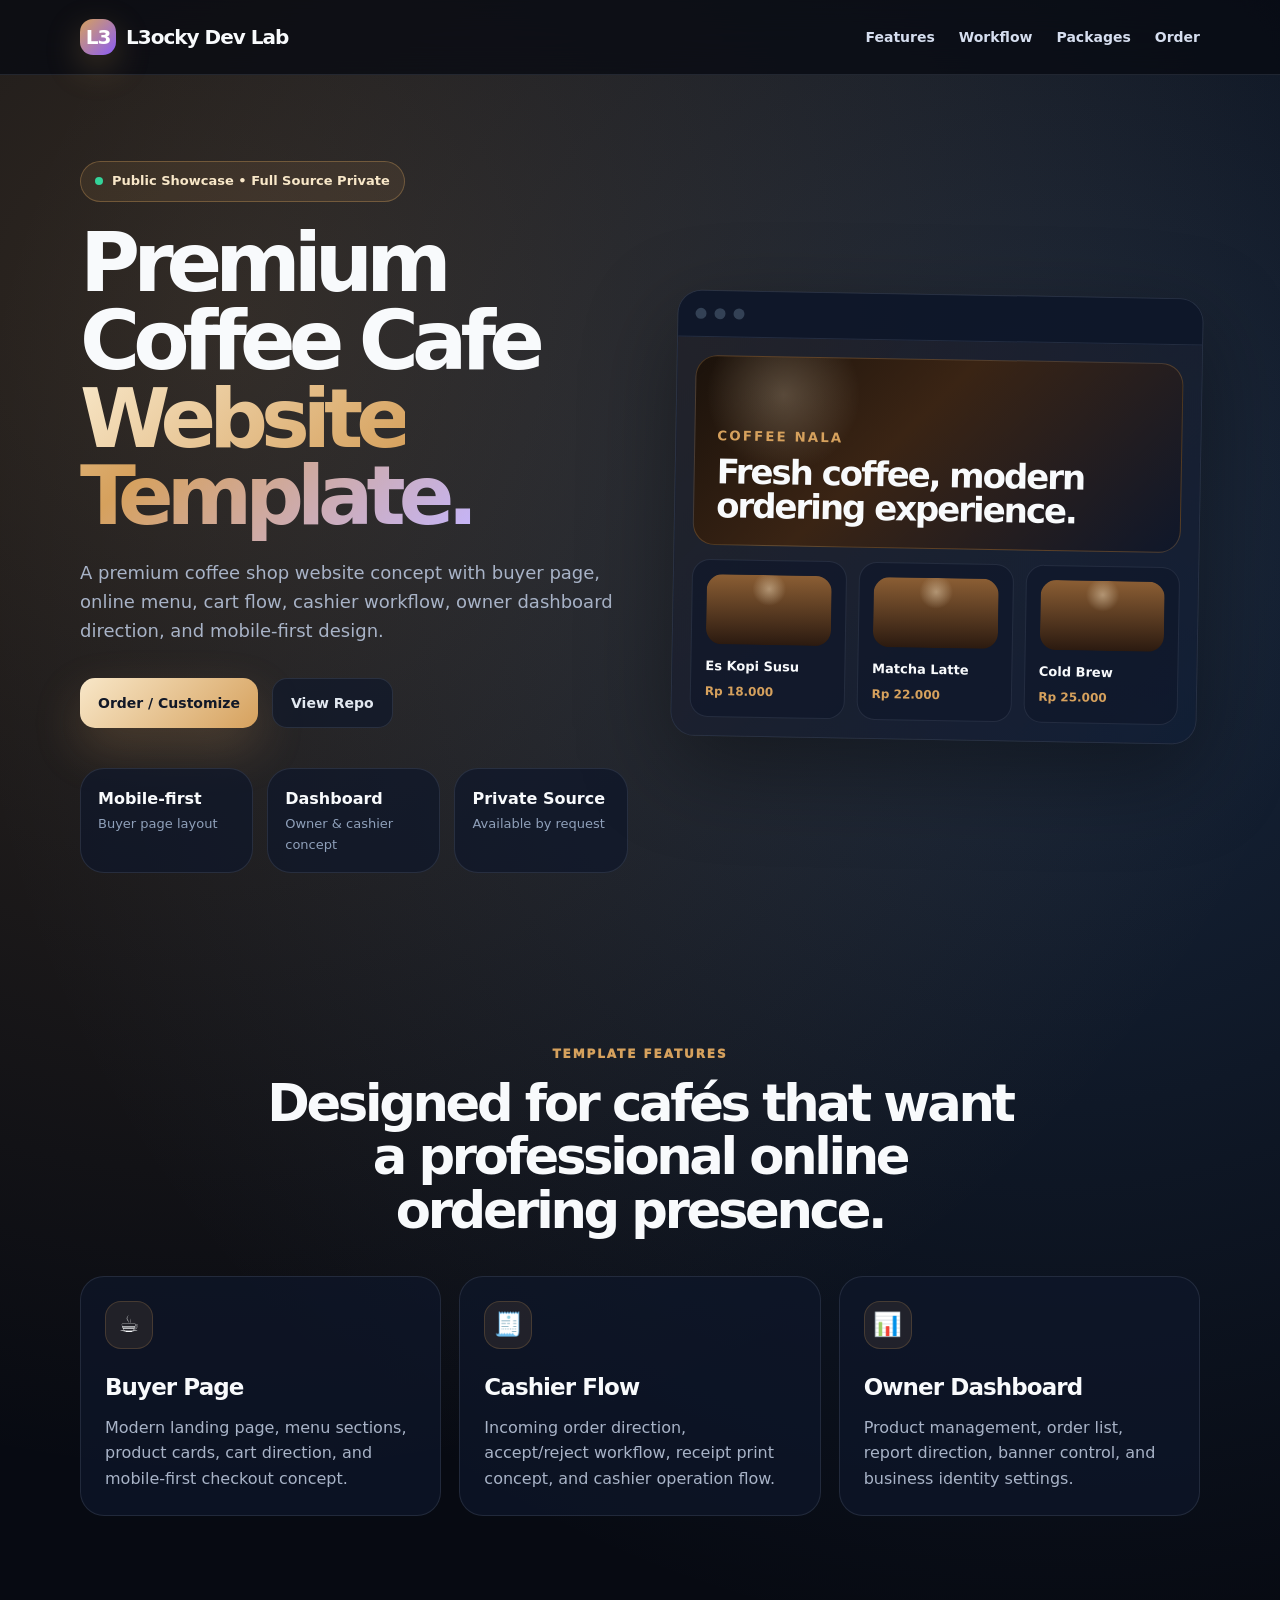
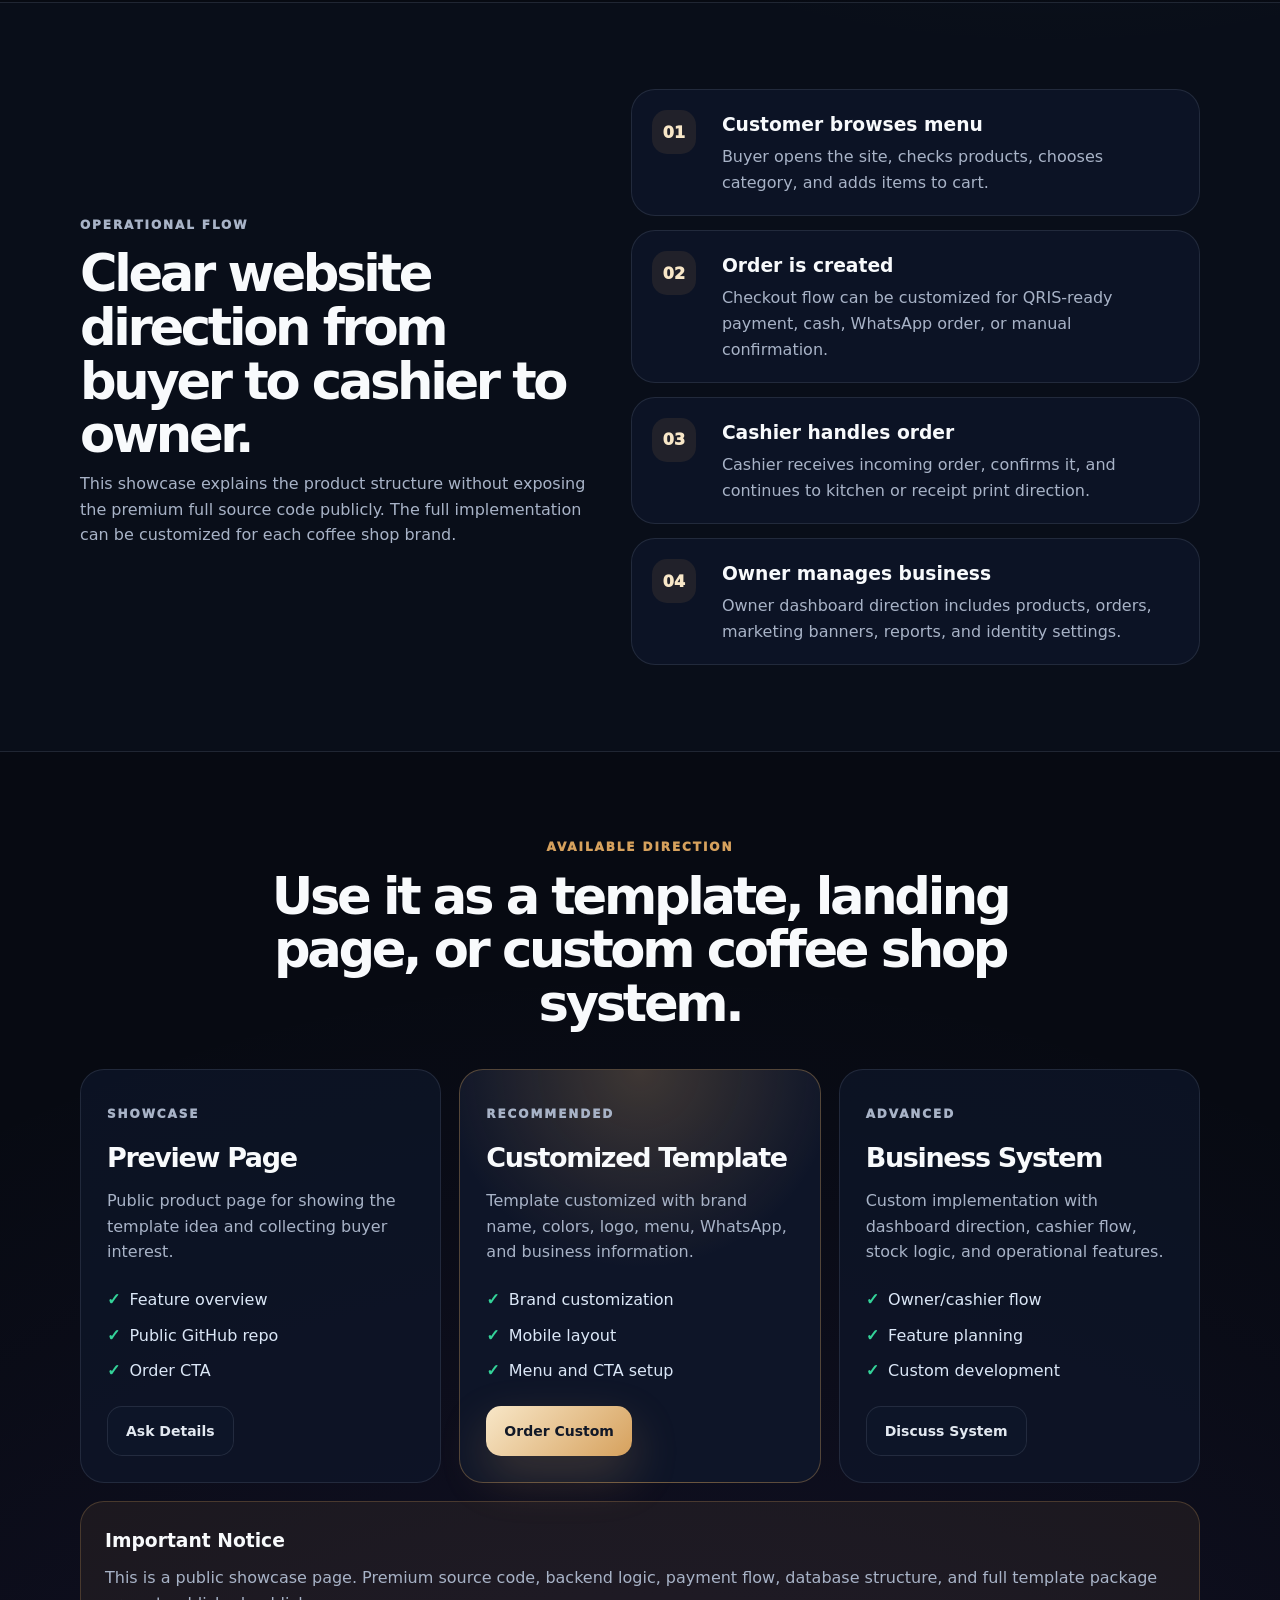
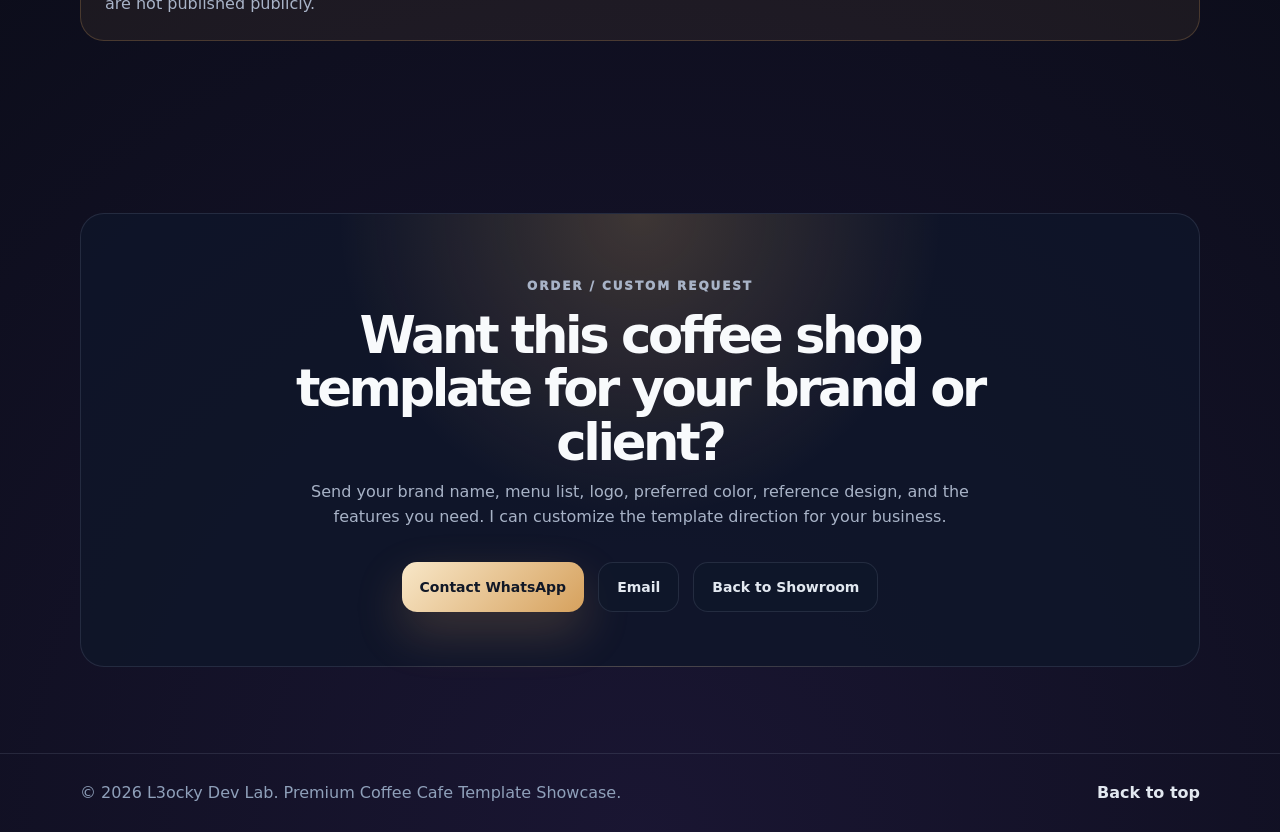
==== templates/coffee-cafe.html @ be9ec6f0 "Add files via upload" ====
<!DOCTYPE html>
<html lang="en">
<head>
  <meta charset="UTF-8" />
  <meta name="viewport" content="width=device-width, initial-scale=1.0" />
  <title>Premium Coffee Cafe Template — L3ocky Dev Lab</title>
  <meta name="description" content="Premium coffee shop website template showcase with buyer page, online menu, cashier flow, and owner dashboard concept." />
  <meta name="theme-color" content="#070a12" />
  <style>
    *{box-sizing:border-box;margin:0;padding:0}:root{--bg:#070a12;--panel:rgba(15,23,42,.72);--panel2:rgba(15,23,42,.95);--line:rgba(148,163,184,.16);--text:#f8fafc;--muted:#a8b3c7;--coffee:#d6a15d;--cream:#f8e7c8;--green:#34d399;--violet:#8b5cf6;--shadow:0 30px 90px rgba(0,0,0,.38)}html{scroll-behavior:smooth}body{min-height:100vh;font-family:Inter,ui-sans-serif,system-ui,-apple-system,BlinkMacSystemFont,"Segoe UI",Arial,sans-serif;background:radial-gradient(circle at 18% 8%,rgba(214,161,93,.20),transparent 30%),radial-gradient(circle at 82% 14%,rgba(96,165,250,.18),transparent 30%),radial-gradient(circle at 50% 100%,rgba(139,92,246,.14),transparent 36%),var(--bg);color:var(--text);line-height:1.6;overflow-x:hidden}a{color:inherit;text-decoration:none}.container{width:min(1120px,calc(100% - 40px));margin:0 auto}.site-header{position:sticky;top:0;z-index:50;background:rgba(7,10,18,.76);backdrop-filter:blur(18px);border-bottom:1px solid var(--line)}.nav{min-height:74px;display:flex;align-items:center;justify-content:space-between;gap:22px}.logo{display:inline-flex;align-items:center;gap:10px;font-weight:900;letter-spacing:-.05em;font-size:20px}.logo-mark{display:grid;place-items:center;width:36px;height:36px;border-radius:13px;background:linear-gradient(135deg,var(--coffee),var(--violet));color:#fff;box-shadow:0 12px 35px rgba(214,161,93,.26)}.nav-links{display:flex;align-items:center;gap:24px;color:#d6deef;font-size:14px;font-weight:750}.nav-links a:hover{color:white}.section{padding:86px 0}.hero{min-height:calc(100vh - 74px);display:flex;align-items:center;padding:86px 0}.hero-grid{display:grid;grid-template-columns:1.02fr .98fr;gap:46px;align-items:center}.eyebrow{display:inline-flex;align-items:center;gap:9px;padding:9px 14px;border:1px solid rgba(214,161,93,.34);background:rgba(214,161,93,.10);color:var(--cream);border-radius:999px;font-size:13px;font-weight:850}.dot{width:8px;height:8px;border-radius:999px;background:var(--green);box-shadow:0 0 0 0 rgba(52,211,153,.42);animation:pulse 1.8s infinite}@keyframes pulse{0%{box-shadow:0 0 0 0 rgba(52,211,153,.42)}80%{box-shadow:0 0 0 12px rgba(52,211,153,0)}100%{box-shadow:0 0 0 0 rgba(52,211,153,0)}}h1{margin-top:22px;font-size:clamp(44px,7vw,82px);line-height:.95;letter-spacing:-.085em}h1 span{color:transparent;background:linear-gradient(135deg,var(--cream),var(--coffee),#c4b5fd);-webkit-background-clip:text;background-clip:text}.hero-text{margin-top:24px;max-width:680px;color:var(--muted);font-size:18px}.actions{display:flex;flex-wrap:wrap;gap:14px;margin-top:32px}.btn{display:inline-flex;align-items:center;justify-content:center;min-height:50px;padding:13px 18px;border-radius:15px;font-size:14px;font-weight:900;transition:.24s ease}.btn:hover{transform:translateY(-2px)}.btn-primary{color:#111827;background:linear-gradient(135deg,var(--cream),var(--coffee));box-shadow:0 20px 48px rgba(214,161,93,.23)}.btn-secondary{color:#e2e8f0;border:1px solid var(--line);background:rgba(15,23,42,.7)}.hero-stats{display:grid;grid-template-columns:repeat(3,1fr);gap:14px;margin-top:40px}.hero-stats div,.preview-window,.feature-card,.flow-card,.price-card,.notice,.contact-card{border:1px solid var(--line);background:var(--panel);border-radius:24px}.hero-stats div{padding:17px}.hero-stats strong,.hero-stats span{display:block}.hero-stats span{margin-top:2px;color:#8fa0ba;font-size:13px}.preview-window{overflow:hidden;box-shadow:var(--shadow);transform:rotate(1deg)}.window-top{display:flex;gap:8px;padding:17px;border-bottom:1px solid var(--line);background:rgba(15,23,42,.92)}.window-top span{width:11px;height:11px;border-radius:999px;background:#334155}.preview-body{padding:18px;display:grid;gap:14px;background:linear-gradient(135deg,rgba(214,161,93,.10),rgba(96,165,250,.08)),rgba(2,6,23,.36)}.mock-banner{min-height:190px;display:flex;flex-direction:column;justify-content:flex-end;padding:22px;border-radius:22px;background:radial-gradient(circle at 18% 20%,rgba(248,231,200,.23),transparent 18%),linear-gradient(135deg,#1b120b,#3a2414 42%,#0f172a);border:1px solid rgba(214,161,93,.25)}.mock-banner small{color:var(--coffee);font-weight:900;letter-spacing:.16em;text-transform:uppercase}.mock-banner h2{margin-top:8px;max-width:420px;font-size:34px;line-height:1;letter-spacing:-.06em}.mock-products{display:grid;grid-template-columns:repeat(3,1fr);gap:12px}.mock-product{padding:14px;border:1px solid rgba(148,163,184,.14);background:rgba(15,23,42,.68);border-radius:18px}.cup{height:70px;border-radius:16px;background:radial-gradient(circle at 50% 20%,rgba(248,231,200,.45),transparent 20%),linear-gradient(180deg,#8b5e34,#2b1a10);margin-bottom:12px}.mock-product strong{display:block;font-size:13px}.mock-product span{color:var(--coffee);font-size:12px;font-weight:900}.section-heading{max-width:760px;text-align:center;margin:0 auto 38px}.section-heading p,.kicker{color:var(--coffee);font-size:12px;font-weight:950;letter-spacing:.16em;text-transform:uppercase}.section-heading h2,.split-copy h2,.contact-card h2{margin-top:12px;font-size:clamp(31px,4vw,54px);line-height:1.05;letter-spacing:-.065em}.feature-grid{display:grid;grid-template-columns:repeat(3,1fr);gap:18px}.feature-card{padding:24px}.feature-card .icon{width:48px;height:48px;display:grid;place-items:center;border-radius:16px;background:rgba(214,161,93,.10);border:1px solid rgba(214,161,93,.20);font-size:23px}.feature-card h3{margin-top:20px;font-size:23px;letter-spacing:-.04em}.feature-card p,.split-copy p,.price-card p,.notice p,.contact-card p{margin-top:9px;color:var(--muted)}.muted{background:rgba(15,23,42,.30);border-top:1px solid var(--line);border-bottom:1px solid var(--line)}.split{display:grid;grid-template-columns:.95fr 1.05fr;gap:36px;align-items:center}.flow-list{display:grid;gap:14px}.flow-card{display:grid;grid-template-columns:54px 1fr;gap:16px;padding:20px;align-items:start}.flow-card span{width:44px;height:44px;display:grid;place-items:center;border-radius:15px;background:rgba(214,161,93,.10);color:var(--cream);font-weight:950}.flow-card p{color:var(--muted);margin-top:4px}.pricing-grid{display:grid;grid-template-columns:repeat(3,1fr);gap:18px}.price-card{padding:26px}.price-card.featured{background:radial-gradient(circle at top,rgba(214,161,93,.24),transparent 44%),var(--panel2);border-color:rgba(214,161,93,.34)}.price-card h3{margin-top:12px;font-size:27px;letter-spacing:-.05em}.price-card ul{display:grid;gap:10px;list-style:none;margin:22px 0;color:#dbe7f7}.price-card li:before{content:"✓";color:var(--green);font-weight:950;margin-right:9px}.notice{padding:24px;margin-top:18px;background:rgba(214,161,93,.08);border-color:rgba(214,161,93,.24)}.contact-card{text-align:center;padding:54px 24px;background:radial-gradient(circle at top,rgba(214,161,93,.24),transparent 42%),rgba(15,23,42,.82)}.contact-card h2{max-width:760px;margin-left:auto;margin-right:auto}.contact-card p{max-width:690px;margin-left:auto;margin-right:auto}.contact-card .actions{justify-content:center}.site-footer{padding:26px 0;border-top:1px solid var(--line);color:#8fa0ba}.footer-grid{display:flex;justify-content:space-between;gap:20px}.footer-grid a{color:#e2e8f0;font-weight:800}@media(max-width:940px){.hero-grid,.split{grid-template-columns:1fr}.feature-grid,.pricing-grid{grid-template-columns:repeat(2,1fr)}.preview-window{transform:none}}@media(max-width:680px){.container{width:min(100% - 28px,1120px)}.nav{align-items:flex-start;flex-direction:column;padding:16px 0}.nav-links{flex-wrap:wrap;gap:14px}.section,.hero{padding:66px 0}h1{font-size:48px}.hero-text{font-size:16px}.hero-stats,.feature-grid,.pricing-grid,.mock-products{grid-template-columns:1fr}.flow-card{grid-template-columns:1fr}.footer-grid{flex-direction:column}}
  </style>
</head>
<body>
  <header class="site-header"><div class="container nav"><a class="logo" href="../index.html"><span class="logo-mark">L3</span><span>L3ocky Dev Lab</span></a><nav class="nav-links" aria-label="Page navigation"><a href="#features">Features</a><a href="#workflow">Workflow</a><a href="#packages">Packages</a><a href="#contact">Order</a></nav></div></header>
  <main>
    <section class="hero"><div class="container hero-grid"><div><div class="eyebrow"><span class="dot"></span>Public Showcase • Full Source Private</div><h1>Premium Coffee Cafe <span>Website Template.</span></h1><p class="hero-text">A premium coffee shop website concept with buyer page, online menu, cart flow, cashier workflow, owner dashboard direction, and mobile-first design.</p><div class="actions"><a class="btn btn-primary" href="#contact">Order / Customize</a><a class="btn btn-secondary" href="https://github.com/l3ockydev/premium-coffee-cafe-template" target="_blank" rel="noreferrer">View Repo</a></div><div class="hero-stats"><div><strong>Mobile-first</strong><span>Buyer page layout</span></div><div><strong>Dashboard</strong><span>Owner & cashier concept</span></div><div><strong>Private Source</strong><span>Available by request</span></div></div></div><div class="preview-window" aria-label="Coffee website preview mockup"><div class="window-top"><span></span><span></span><span></span></div><div class="preview-body"><div class="mock-banner"><small>Coffee Nala</small><h2>Fresh coffee, modern ordering experience.</h2></div><div class="mock-products"><div class="mock-product"><div class="cup"></div><strong>Es Kopi Susu</strong><span>Rp 18.000</span></div><div class="mock-product"><div class="cup"></div><strong>Matcha Latte</strong><span>Rp 22.000</span></div><div class="mock-product"><div class="cup"></div><strong>Cold Brew</strong><span>Rp 25.000</span></div></div></div></div></div></section>
    <section class="section" id="features"><div class="container"><div class="section-heading"><p>Template Features</p><h2>Designed for cafés that want a professional online ordering presence.</h2></div><div class="feature-grid"><article class="feature-card"><div class="icon">☕</div><h3>Buyer Page</h3><p>Modern landing page, menu sections, product cards, cart direction, and mobile-first checkout concept.</p></article><article class="feature-card"><div class="icon">🧾</div><h3>Cashier Flow</h3><p>Incoming order direction, accept/reject workflow, receipt print concept, and cashier operation flow.</p></article><article class="feature-card"><div class="icon">📊</div><h3>Owner Dashboard</h3><p>Product management, order list, report direction, banner control, and business identity settings.</p></article></div></div></section>
    <section class="section muted" id="workflow"><div class="container split"><div class="split-copy"><p class="kicker">Operational Flow</p><h2>Clear website direction from buyer to cashier to owner.</h2><p>This showcase explains the product structure without exposing the premium full source code publicly. The full implementation can be customized for each coffee shop brand.</p></div><div class="flow-list"><div class="flow-card"><span>01</span><div><h3>Customer browses menu</h3><p>Buyer opens the site, checks products, chooses category, and adds items to cart.</p></div></div><div class="flow-card"><span>02</span><div><h3>Order is created</h3><p>Checkout flow can be customized for QRIS-ready payment, cash, WhatsApp order, or manual confirmation.</p></div></div><div class="flow-card"><span>03</span><div><h3>Cashier handles order</h3><p>Cashier receives incoming order, confirms it, and continues to kitchen or receipt print direction.</p></div></div><div class="flow-card"><span>04</span><div><h3>Owner manages business</h3><p>Owner dashboard direction includes products, orders, marketing banners, reports, and identity settings.</p></div></div></div></div></section>
    <section class="section" id="packages"><div class="container"><div class="section-heading"><p>Available Direction</p><h2>Use it as a template, landing page, or custom coffee shop system.</h2></div><div class="pricing-grid"><article class="price-card"><p class="kicker">Showcase</p><h3>Preview Page</h3><p>Public product page for showing the template idea and collecting buyer interest.</p><ul><li>Feature overview</li><li>Public GitHub repo</li><li>Order CTA</li></ul><a class="btn btn-secondary" href="#contact">Ask Details</a></article><article class="price-card featured"><p class="kicker">Recommended</p><h3>Customized Template</h3><p>Template customized with brand name, colors, logo, menu, WhatsApp, and business information.</p><ul><li>Brand customization</li><li>Mobile layout</li><li>Menu and CTA setup</li></ul><a class="btn btn-primary" href="#contact">Order Custom</a></article><article class="price-card"><p class="kicker">Advanced</p><h3>Business System</h3><p>Custom implementation with dashboard direction, cashier flow, stock logic, and operational features.</p><ul><li>Owner/cashier flow</li><li>Feature planning</li><li>Custom development</li></ul><a class="btn btn-secondary" href="#contact">Discuss System</a></article></div><div class="notice"><h3>Important Notice</h3><p>This is a public showcase page. Premium source code, backend logic, payment flow, database structure, and full template package are not published publicly.</p></div></div></section>
    <section class="section" id="contact"><div class="container contact-card"><p class="kicker">Order / Custom Request</p><h2>Want this coffee shop template for your brand or client?</h2><p>Send your brand name, menu list, logo, preferred color, reference design, and the features you need. I can customize the template direction for your business.</p><div class="actions"><a class="btn btn-primary" href="https://wa.me/6289528790607" target="_blank" rel="noreferrer">Contact WhatsApp</a><a class="btn btn-secondary" href="mailto:maxcellsurabaya@gmail.com">Email</a><a class="btn btn-secondary" href="../index.html">Back to Showroom</a></div></div></section>
  </main>
  <footer class="site-footer"><div class="container footer-grid"><p>© 2026 L3ocky Dev Lab. Premium Coffee Cafe Template Showcase.</p><a href="#">Back to top</a></div></footer>
</body>
</html>
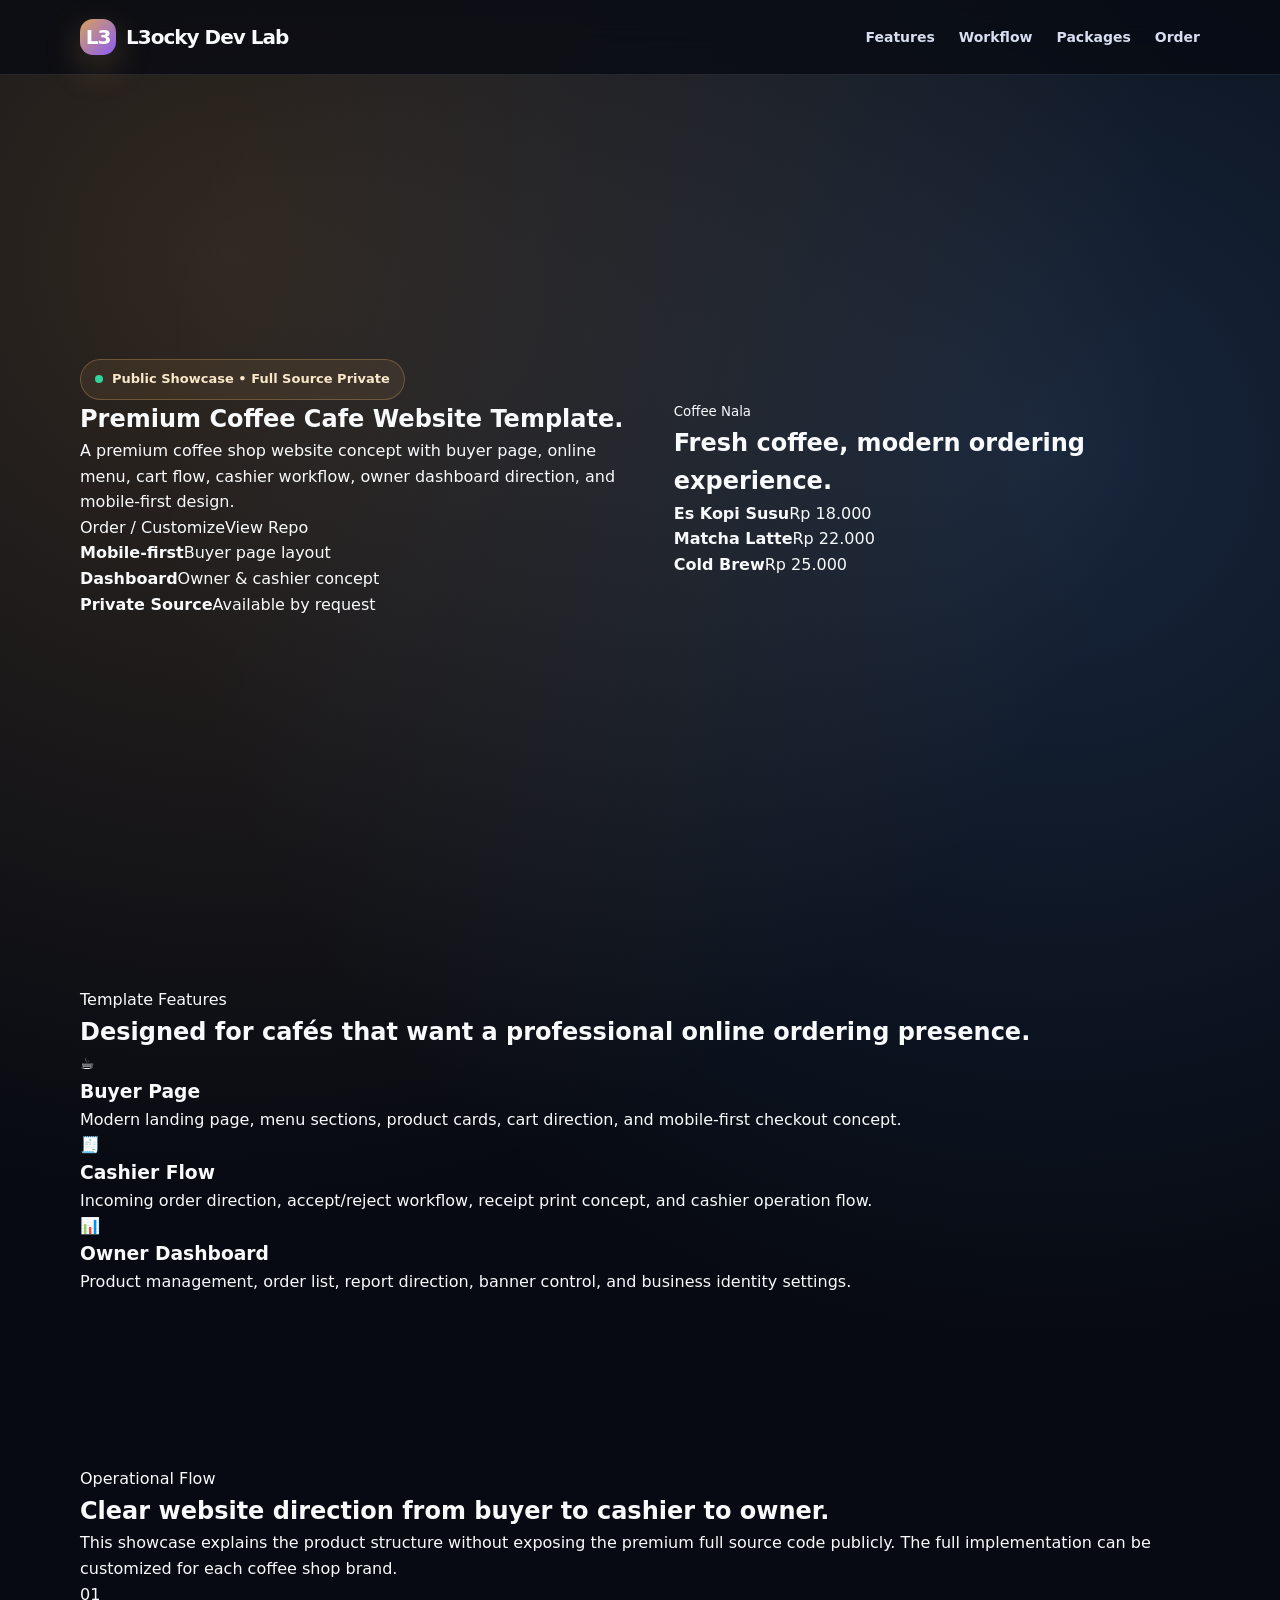
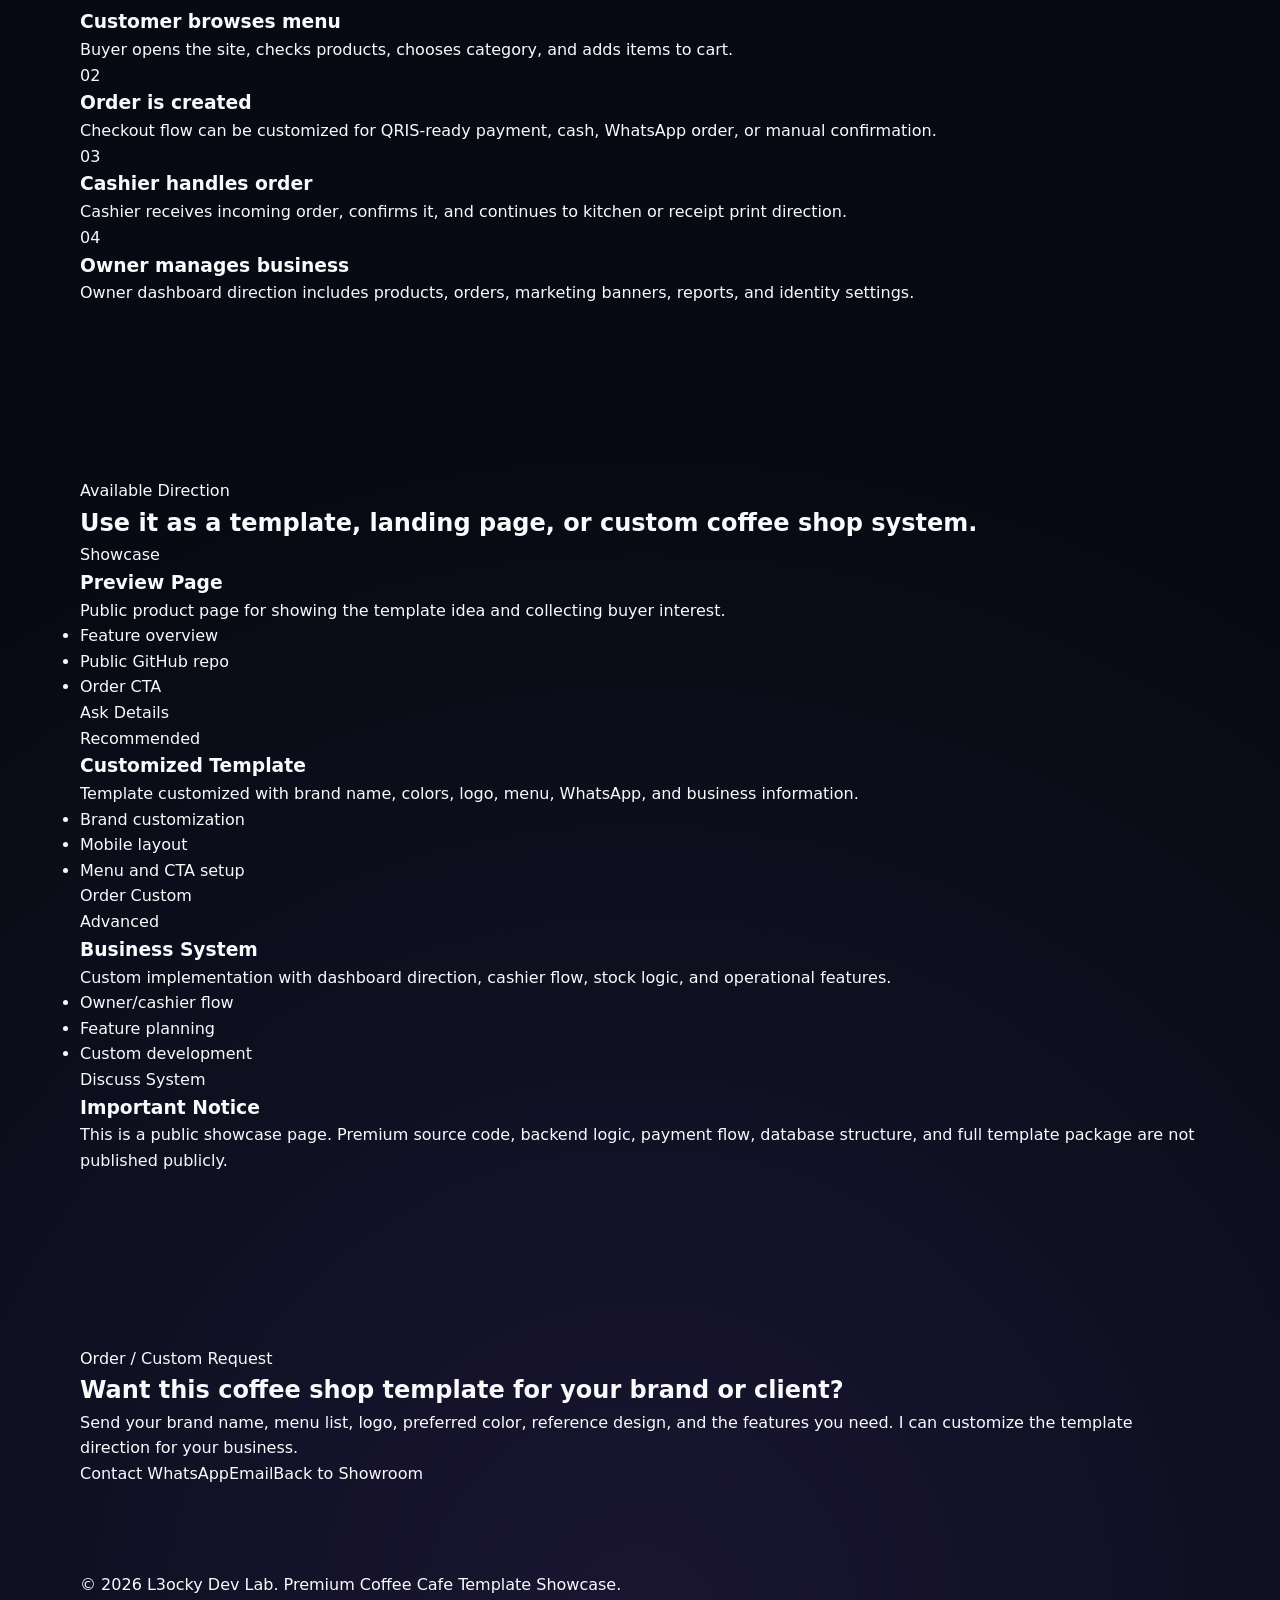
==== commit 77f55fd5: "Load language detection on coffee showcase" ====
--- a/templates/coffee-cafe.html
+++ b/templates/coffee-cafe.html
@@ -1,24 +1,2 @@
-<!DOCTYPE html>
-<html lang="en">
-<head>
-  <meta charset="UTF-8" />
-  <meta name="viewport" content="width=device-width, initial-scale=1.0" />
-  <title>Premium Coffee Cafe Template — L3ocky Dev Lab</title>
-  <meta name="description" content="Premium coffee shop website template showcase with buyer page, online menu, cashier flow, and owner dashboard concept." />
-  <meta name="theme-color" content="#070a12" />
-  <style>
-    *{box-sizing:border-box;margin:0;padding:0}:root{--bg:#070a12;--panel:rgba(15,23,42,.72);--panel2:rgba(15,23,42,.95);--line:rgba(148,163,184,.16);--text:#f8fafc;--muted:#a8b3c7;--coffee:#d6a15d;--cream:#f8e7c8;--green:#34d399;--violet:#8b5cf6;--shadow:0 30px 90px rgba(0,0,0,.38)}html{scroll-behavior:smooth}body{min-height:100vh;font-family:Inter,ui-sans-serif,system-ui,-apple-system,BlinkMacSystemFont,"Segoe UI",Arial,sans-serif;background:radial-gradient(circle at 18% 8%,rgba(214,161,93,.20),transparent 30%),radial-gradient(circle at 82% 14%,rgba(96,165,250,.18),transparent 30%),radial-gradient(circle at 50% 100%,rgba(139,92,246,.14),transparent 36%),var(--bg);color:var(--text);line-height:1.6;overflow-x:hidden}a{color:inherit;text-decoration:none}.container{width:min(1120px,calc(100% - 40px));margin:0 auto}.site-header{position:sticky;top:0;z-index:50;background:rgba(7,10,18,.76);backdrop-filter:blur(18px);border-bottom:1px solid var(--line)}.nav{min-height:74px;display:flex;align-items:center;justify-content:space-between;gap:22px}.logo{display:inline-flex;align-items:center;gap:10px;font-weight:900;letter-spacing:-.05em;font-size:20px}.logo-mark{display:grid;place-items:center;width:36px;height:36px;border-radius:13px;background:linear-gradient(135deg,var(--coffee),var(--violet));color:#fff;box-shadow:0 12px 35px rgba(214,161,93,.26)}.nav-links{display:flex;align-items:center;gap:24px;color:#d6deef;font-size:14px;font-weight:750}.nav-links a:hover{color:white}.section{padding:86px 0}.hero{min-height:calc(100vh - 74px);display:flex;align-items:center;padding:86px 0}.hero-grid{display:grid;grid-template-columns:1.02fr .98fr;gap:46px;align-items:center}.eyebrow{display:inline-flex;align-items:center;gap:9px;padding:9px 14px;border:1px solid rgba(214,161,93,.34);background:rgba(214,161,93,.10);color:var(--cream);border-radius:999px;font-size:13px;font-weight:850}.dot{width:8px;height:8px;border-radius:999px;background:var(--green);box-shadow:0 0 0 0 rgba(52,211,153,.42);animation:pulse 1.8s infinite}@keyframes pulse{0%{box-shadow:0 0 0 0 rgba(52,211,153,.42)}80%{box-shadow:0 0 0 12px rgba(52,211,153,0)}100%{box-shadow:0 0 0 0 rgba(52,211,153,0)}}h1{margin-top:22px;font-size:clamp(44px,7vw,82px);line-height:.95;letter-spacing:-.085em}h1 span{color:transparent;background:linear-gradient(135deg,var(--cream),var(--coffee),#c4b5fd);-webkit-background-clip:text;background-clip:text}.hero-text{margin-top:24px;max-width:680px;color:var(--muted);font-size:18px}.actions{display:flex;flex-wrap:wrap;gap:14px;margin-top:32px}.btn{display:inline-flex;align-items:center;justify-content:center;min-height:50px;padding:13px 18px;border-radius:15px;font-size:14px;font-weight:900;transition:.24s ease}.btn:hover{transform:translateY(-2px)}.btn-primary{color:#111827;background:linear-gradient(135deg,var(--cream),var(--coffee));box-shadow:0 20px 48px rgba(214,161,93,.23)}.btn-secondary{color:#e2e8f0;border:1px solid var(--line);background:rgba(15,23,42,.7)}.hero-stats{display:grid;grid-template-columns:repeat(3,1fr);gap:14px;margin-top:40px}.hero-stats div,.preview-window,.feature-card,.flow-card,.price-card,.notice,.contact-card{border:1px solid var(--line);background:var(--panel);border-radius:24px}.hero-stats div{padding:17px}.hero-stats strong,.hero-stats span{display:block}.hero-stats span{margin-top:2px;color:#8fa0ba;font-size:13px}.preview-window{overflow:hidden;box-shadow:var(--shadow);transform:rotate(1deg)}.window-top{display:flex;gap:8px;padding:17px;border-bottom:1px solid var(--line);background:rgba(15,23,42,.92)}.window-top span{width:11px;height:11px;border-radius:999px;background:#334155}.preview-body{padding:18px;display:grid;gap:14px;background:linear-gradient(135deg,rgba(214,161,93,.10),rgba(96,165,250,.08)),rgba(2,6,23,.36)}.mock-banner{min-height:190px;display:flex;flex-direction:column;justify-content:flex-end;padding:22px;border-radius:22px;background:radial-gradient(circle at 18% 20%,rgba(248,231,200,.23),transparent 18%),linear-gradient(135deg,#1b120b,#3a2414 42%,#0f172a);border:1px solid rgba(214,161,93,.25)}.mock-banner small{color:var(--coffee);font-weight:900;letter-spacing:.16em;text-transform:uppercase}.mock-banner h2{margin-top:8px;max-width:420px;font-size:34px;line-height:1;letter-spacing:-.06em}.mock-products{display:grid;grid-template-columns:repeat(3,1fr);gap:12px}.mock-product{padding:14px;border:1px solid rgba(148,163,184,.14);background:rgba(15,23,42,.68);border-radius:18px}.cup{height:70px;border-radius:16px;background:radial-gradient(circle at 50% 20%,rgba(248,231,200,.45),transparent 20%),linear-gradient(180deg,#8b5e34,#2b1a10);margin-bottom:12px}.mock-product strong{display:block;font-size:13px}.mock-product span{color:var(--coffee);font-size:12px;font-weight:900}.section-heading{max-width:760px;text-align:center;margin:0 auto 38px}.section-heading p,.kicker{color:var(--coffee);font-size:12px;font-weight:950;letter-spacing:.16em;text-transform:uppercase}.section-heading h2,.split-copy h2,.contact-card h2{margin-top:12px;font-size:clamp(31px,4vw,54px);line-height:1.05;letter-spacing:-.065em}.feature-grid{display:grid;grid-template-columns:repeat(3,1fr);gap:18px}.feature-card{padding:24px}.feature-card .icon{width:48px;height:48px;display:grid;place-items:center;border-radius:16px;background:rgba(214,161,93,.10);border:1px solid rgba(214,161,93,.20);font-size:23px}.feature-card h3{margin-top:20px;font-size:23px;letter-spacing:-.04em}.feature-card p,.split-copy p,.price-card p,.notice p,.contact-card p{margin-top:9px;color:var(--muted)}.muted{background:rgba(15,23,42,.30);border-top:1px solid var(--line);border-bottom:1px solid var(--line)}.split{display:grid;grid-template-columns:.95fr 1.05fr;gap:36px;align-items:center}.flow-list{display:grid;gap:14px}.flow-card{display:grid;grid-template-columns:54px 1fr;gap:16px;padding:20px;align-items:start}.flow-card span{width:44px;height:44px;display:grid;place-items:center;border-radius:15px;background:rgba(214,161,93,.10);color:var(--cream);font-weight:950}.flow-card p{color:var(--muted);margin-top:4px}.pricing-grid{display:grid;grid-template-columns:repeat(3,1fr);gap:18px}.price-card{padding:26px}.price-card.featured{background:radial-gradient(circle at top,rgba(214,161,93,.24),transparent 44%),var(--panel2);border-color:rgba(214,161,93,.34)}.price-card h3{margin-top:12px;font-size:27px;letter-spacing:-.05em}.price-card ul{display:grid;gap:10px;list-style:none;margin:22px 0;color:#dbe7f7}.price-card li:before{content:"✓";color:var(--green);font-weight:950;margin-right:9px}.notice{padding:24px;margin-top:18px;background:rgba(214,161,93,.08);border-color:rgba(214,161,93,.24)}.contact-card{text-align:center;padding:54px 24px;background:radial-gradient(circle at top,rgba(214,161,93,.24),transparent 42%),rgba(15,23,42,.82)}.contact-card h2{max-width:760px;margin-left:auto;margin-right:auto}.contact-card p{max-width:690px;margin-left:auto;margin-right:auto}.contact-card .actions{justify-content:center}.site-footer{padding:26px 0;border-top:1px solid var(--line);color:#8fa0ba}.footer-grid{display:flex;justify-content:space-between;gap:20px}.footer-grid a{color:#e2e8f0;font-weight:800}@media(max-width:940px){.hero-grid,.split{grid-template-columns:1fr}.feature-grid,.pricing-grid{grid-template-columns:repeat(2,1fr)}.preview-window{transform:none}}@media(max-width:680px){.container{width:min(100% - 28px,1120px)}.nav{align-items:flex-start;flex-direction:column;padding:16px 0}.nav-links{flex-wrap:wrap;gap:14px}.section,.hero{padding:66px 0}h1{font-size:48px}.hero-text{font-size:16px}.hero-stats,.feature-grid,.pricing-grid,.mock-products{grid-template-columns:1fr}.flow-card{grid-template-columns:1fr}.footer-grid{flex-direction:column}}
-  </style>
-</head>
-<body>
-  <header class="site-header"><div class="container nav"><a class="logo" href="../index.html"><span class="logo-mark">L3</span><span>L3ocky Dev Lab</span></a><nav class="nav-links" aria-label="Page navigation"><a href="#features">Features</a><a href="#workflow">Workflow</a><a href="#packages">Packages</a><a href="#contact">Order</a></nav></div></header>
-  <main>
-    <section class="hero"><div class="container hero-grid"><div><div class="eyebrow"><span class="dot"></span>Public Showcase • Full Source Private</div><h1>Premium Coffee Cafe <span>Website Template.</span></h1><p class="hero-text">A premium coffee shop website concept with buyer page, online menu, cart flow, cashier workflow, owner dashboard direction, and mobile-first design.</p><div class="actions"><a class="btn btn-primary" href="#contact">Order / Customize</a><a class="btn btn-secondary" href="https://github.com/l3ockydev/premium-coffee-cafe-template" target="_blank" rel="noreferrer">View Repo</a></div><div class="hero-stats"><div><strong>Mobile-first</strong><span>Buyer page layout</span></div><div><strong>Dashboard</strong><span>Owner & cashier concept</span></div><div><strong>Private Source</strong><span>Available by request</span></div></div></div><div class="preview-window" aria-label="Coffee website preview mockup"><div class="window-top"><span></span><span></span><span></span></div><div class="preview-body"><div class="mock-banner"><small>Coffee Nala</small><h2>Fresh coffee, modern ordering experience.</h2></div><div class="mock-products"><div class="mock-product"><div class="cup"></div><strong>Es Kopi Susu</strong><span>Rp 18.000</span></div><div class="mock-product"><div class="cup"></div><strong>Matcha Latte</strong><span>Rp 22.000</span></div><div class="mock-product"><div class="cup"></div><strong>Cold Brew</strong><span>Rp 25.000</span></div></div></div></div></div></section>
-    <section class="section" id="features"><div class="container"><div class="section-heading"><p>Template Features</p><h2>Designed for cafés that want a professional online ordering presence.</h2></div><div class="feature-grid"><article class="feature-card"><div class="icon">☕</div><h3>Buyer Page</h3><p>Modern landing page, menu sections, product cards, cart direction, and mobile-first checkout concept.</p></article><article class="feature-card"><div class="icon">🧾</div><h3>Cashier Flow</h3><p>Incoming order direction, accept/reject workflow, receipt print concept, and cashier operation flow.</p></article><article class="feature-card"><div class="icon">📊</div><h3>Owner Dashboard</h3><p>Product management, order list, report direction, banner control, and business identity settings.</p></article></div></div></section>
-    <section class="section muted" id="workflow"><div class="container split"><div class="split-copy"><p class="kicker">Operational Flow</p><h2>Clear website direction from buyer to cashier to owner.</h2><p>This showcase explains the product structure without exposing the premium full source code publicly. The full implementation can be customized for each coffee shop brand.</p></div><div class="flow-list"><div class="flow-card"><span>01</span><div><h3>Customer browses menu</h3><p>Buyer opens the site, checks products, chooses category, and adds items to cart.</p></div></div><div class="flow-card"><span>02</span><div><h3>Order is created</h3><p>Checkout flow can be customized for QRIS-ready payment, cash, WhatsApp order, or manual confirmation.</p></div></div><div class="flow-card"><span>03</span><div><h3>Cashier handles order</h3><p>Cashier receives incoming order, confirms it, and continues to kitchen or receipt print direction.</p></div></div><div class="flow-card"><span>04</span><div><h3>Owner manages business</h3><p>Owner dashboard direction includes products, orders, marketing banners, reports, and identity settings.</p></div></div></div></div></section>
-    <section class="section" id="packages"><div class="container"><div class="section-heading"><p>Available Direction</p><h2>Use it as a template, landing page, or custom coffee shop system.</h2></div><div class="pricing-grid"><article class="price-card"><p class="kicker">Showcase</p><h3>Preview Page</h3><p>Public product page for showing the template idea and collecting buyer interest.</p><ul><li>Feature overview</li><li>Public GitHub repo</li><li>Order CTA</li></ul><a class="btn btn-secondary" href="#contact">Ask Details</a></article><article class="price-card featured"><p class="kicker">Recommended</p><h3>Customized Template</h3><p>Template customized with brand name, colors, logo, menu, WhatsApp, and business information.</p><ul><li>Brand customization</li><li>Mobile layout</li><li>Menu and CTA setup</li></ul><a class="btn btn-primary" href="#contact">Order Custom</a></article><article class="price-card"><p class="kicker">Advanced</p><h3>Business System</h3><p>Custom implementation with dashboard direction, cashier flow, stock logic, and operational features.</p><ul><li>Owner/cashier flow</li><li>Feature planning</li><li>Custom development</li></ul><a class="btn btn-secondary" href="#contact">Discuss System</a></article></div><div class="notice"><h3>Important Notice</h3><p>This is a public showcase page. Premium source code, backend logic, payment flow, database structure, and full template package are not published publicly.</p></div></div></section>
-    <section class="section" id="contact"><div class="container contact-card"><p class="kicker">Order / Custom Request</p><h2>Want this coffee shop template for your brand or client?</h2><p>Send your brand name, menu list, logo, preferred color, reference design, and the features you need. I can customize the template direction for your business.</p><div class="actions"><a class="btn btn-primary" href="https://wa.me/6289528790607" target="_blank" rel="noreferrer">Contact WhatsApp</a><a class="btn btn-secondary" href="mailto:maxcellsurabaya@gmail.com">Email</a><a class="btn btn-secondary" href="../index.html">Back to Showroom</a></div></div></section>
-  </main>
-  <footer class="site-footer"><div class="container footer-grid"><p>© 2026 L3ocky Dev Lab. Premium Coffee Cafe Template Showcase.</p><a href="#">Back to top</a></div></footer>
-</body>
-</html>
+<!DOCTYPE html><html lang="en"><head>  <meta charset="UTF-8" />  <meta name="viewport" content="width=device-width, initial-scale=1.0" />  <title>Premium Coffee Cafe Template — L3ocky Dev Lab</title>  <meta name="description" content="Premium coffee shop website template showcase with buyer page, online menu, cashier flow, and owner dashboard concept." />  <meta name="theme-color" content="#070a12" />  <style>    *{box-sizing:border-box;margin:0;padding:0}:root{--bg:#070a12;--panel:rgba(15,23,42,.72);--panel2:rgba(15,23,42,.95);--line:rgba(148,163,184,.16);--text:#f8fafc;--muted:#a8b3c7;--coffee:#d6a15d;--cream:#f8e7c8;--green:#34d399;--violet:#8b5cf6;--shadow:0 30px 90px rgba(0,0,0,.38)}html{scroll-behavior:smooth}body{min-height:100vh;font-family:Inter,ui-sans-serif,system-ui,-apple-system,BlinkMacSystemFont,"Segoe UI",Arial,sans-serif;background:radial-gradient(circle at 18% 8%,rgba(214,161,93,.20),transparent 30%),radial-gradient(circle at 82% 14%,rgba(96,165,250,.18),transparent 30%),radial-gradient(circle at 50% 100%,rgba(139,92,246,.14),transparent 36%),var(--bg);color:var(--text);line-height:1.6;overflow-x:hidden}a{color:inherit;text-decoration:none}.container{width:min(1120px,calc(100% - 40px));margin:0 auto}.site-header{position:sticky;top:0;z-index:50;background:rgba(7,10,18,.76);backdrop-filter:blur(18px);border-bottom:1px solid var(--line)}.nav{min-height:74px;display:flex;align-items:center;justify-content:space-between;gap:22px}.logo{display:inline-flex;align-items:center;gap:10px;font-weight:900;letter-spacing:-.05em;font-size:20px}.logo-mark{display:grid;place-items:center;width:36px;height:36px;border-radius:13px;background:linear-gradient(135deg,var(--coffee),var(--violet));color:#fff;box-shadow:0 12px 35px rgba(214,161,93,.26)}.nav-links{display:flex;align-items:center;gap:24px;color:#d6deef;font-size:14px;font-weight:750}.nav-links a:hover{color:white}.section{padding:86px 0}.hero{min-height:calc(100vh - 74px);display:flex;align-items:center;padding:86px 0}.hero-grid{display:grid;grid-template-columns:1.02fr .98fr;gap:46px;align-items:center}.eyebrow{display:inline-flex;align-items:center;gap:9px;padding:9px 14px;border:1px solid rgba(214,161,93,.34);background:rgba(214,161,93,.10);color:var(--cream);border-radius:999px;font-size:13px;font-weight:850}.dot{width:8px;height:8px;border-radius:999px;background:var(--green);box-shadow:0 0 0 0 rgba(52,211,153,.42);animation:pulse 1.8s infinite}@keyframes pulse{0%{box-shadow:0 0 0 0 rgba(52,211,153,.42)}80%{box-shadow:0 0 0 12px rgba(52,211,153,0)  </style></head><body>  <header class="site-header"><div class="container nav"><a class="logo" href="../index.html"><span class="logo-mark">L3</span><span>L3ocky Dev Lab</span></a><nav class="nav-links" aria-label="Page navigation"><a href="#features">Features</a><a href="#workflow">Workflow</a><a href="#packages">Packages</a><a href="#contact">Order</a></nav></div></header>  <main>    <section class="hero"><div class="container hero-grid"><div><div class="eyebrow"><span class="dot"></span>Public Showcase • Full Source Private</div><h1>Premium Coffee Cafe <span>Website Template.</span></h1><p class="hero-text">A premium coffee shop website concept with buyer page, online menu, cart flow, cashier workflow, owner dashboard direction, and mobile-first design.</p><div class="actions"><a class="btn btn-primary" href="#contact">Order / Customize</a><a class="btn btn-secondary" href="https://github.com/l3ockydev/premium-coffee-cafe-template" target="_blank" rel="noreferrer">View Repo</a></div><div class="hero-stats"><div><strong>Mobile-first</strong><span>Buyer page layout</span></div><div><strong>Dashboard</strong><span>Owner & cashier concept</span></div><div><strong>Private Source</strong><span>Available by request</span></div></div></div><div class="preview-window" aria-label="Coffee website preview mockup"><div class="window-top"><span></span><span></span><span></span></div><div class="preview-body"><div class="mock-banner"><small>Coffee Nala</small><h2>Fresh coffee, modern ordering experience.</h2></div><div class="mock-products"><div class="mock-product"><div class="cup"></div><strong>Es Kopi Susu</strong><span>Rp 18.000</span></div><div class="mock-product"><div class="cup"></div><strong>Matcha Latte</strong><span>Rp 22.000</span></div><div class="mock-product"><div class="cup"></div><strong>Cold Brew</strong><span>Rp 25.000</span></div></div></div></div></div></section>    <section class="section" id="features"><div class="container"><div class="section-heading"><p>Template Features</p><h2>Designed for cafés that want a professional online ordering presence.</h2></div><div class="feature-grid"><article class="feature-card"><div class="icon">☕</div><h3>Buyer Page</h3><p>Modern landing page, menu sections, product cards, cart direction, and mobile-first checkout concept.</p></article><article class="feature-card"><div class="icon">🧾</div><h3>Cashier Flow</h3><p>Incoming order direction, accept/reject workflow, receipt print concept, and cashier operation flow.</p></article><article class="feature-card"><div class="icon">📊</div><h3>Owner Dashboard</h3><p>Product management, order list, report direction, banner control, and business identity settings.</p></article></div></div></section>    <section class="section muted" id="workflow"><div class="container split"><div class="split-copy"><p class="kicker">Operational Flow</p><h2>Clear website direction from buyer to cashier to owner.</h2><p>This showcase explains the product structure without exposing the premium full source code publicly. The full implementation can be customized for each coffee shop brand.</p></div><div class="flow-list"><div class="flow-card"><span>01</span><div><h3>Customer browses menu</h3><p>Buyer opens the site, checks products, chooses category, and adds items to cart.</p></div></div><div class="flow-card"><span>02</span><div><h3>Order is created</h3><p>Checkout flow can be customized for QRIS-ready payment, cash, WhatsApp order, or manual confirmation.</p></div></div><div class="flow-card"><span>03</span><div><h3>Cashier handles order</h3><p>Cashier receives incoming order, confirms it, and continues to kitchen or receipt print direction.</p></div></div><div class="flow-card"><span>04</span><div><h3>Owner manages business</h3><p>Owner dashboard direction includes products, orders, marketing banners, reports, and identity settings.</p></div></div></div></div></section>    <section class="section" id="packages"><div class="container"><div class="section-heading"><p>Available Direction</p><h2>Use it as a template, landing page, or custom coffee shop system.</h2></div><div class="pricing-grid"><article class="price-card"><p class="kicker">Showcase</p><h3>Preview Page</h3><p>Public product page for showing the template idea and collecting buyer interest.</p><ul><li>Feature overview</li><li>Public GitHub repo</li><li>Order CTA</li></ul><a class="btn btn-secondary" href="#contact">Ask Details</a></article><article class="price-card featured"><p class="kicker">Recommended</p><h3>Customized Template</h3><p>Template customized with brand name, colors, logo, menu, WhatsApp, and business information.</p><ul><li>Brand customization</li><li>Mobile layout</li><li>Menu and CTA setup</li></ul><a class="btn btn-primary" href="#contact">Order Custom</a></article><article class="price-card"><p class="kicker">Advanced</p><h3>Business System</h3><p>Custom implementation with dashboard direction, cashier flow, stock logic, and operational features.</p><ul><li>Owner/cashier flow</li><li>Feature planning</li><li>Custom development</li></ul><a class="btn btn-secondary" href="#contact">Discuss System</a></article></div><div class="notice"><h3>Important Notice</h3><p>This is a public showcase page. Premium source code, backend logic, payment flow, database structure, and full template package are not published publicly.</p></div></div></section>    <section class="section" id="contact"><div class="container contact-card"><p class="kicker">Order / Custom Request</p><h2>Want this coffee shop template for your brand or client?</h2><p>Send your brand name, menu list, logo, preferred color, reference design, and the features you need. I can customize the template direction for your business.</p><div class="actions"><a class="btn btn-primary" href="https://wa.me/6289528790607" target="_blank" rel="noreferrer">Contact WhatsApp</a><a class="btn btn-secondary" href="mailto:maxcellsurabaya@gmail.com">Email</a><a class="btn btn-secondary" href="../index.html">Back to Showroom</a></div></div></section>  </main>  <footer class="site-footer"><div class="container footer-grid"><p>© 2026 L3ocky Dev Lab. Premium Coffee Cafe Template Showcase.</p><a href="#">Back to top</a></div></footer>  <script src="../script.js"></script>
+</body></html>
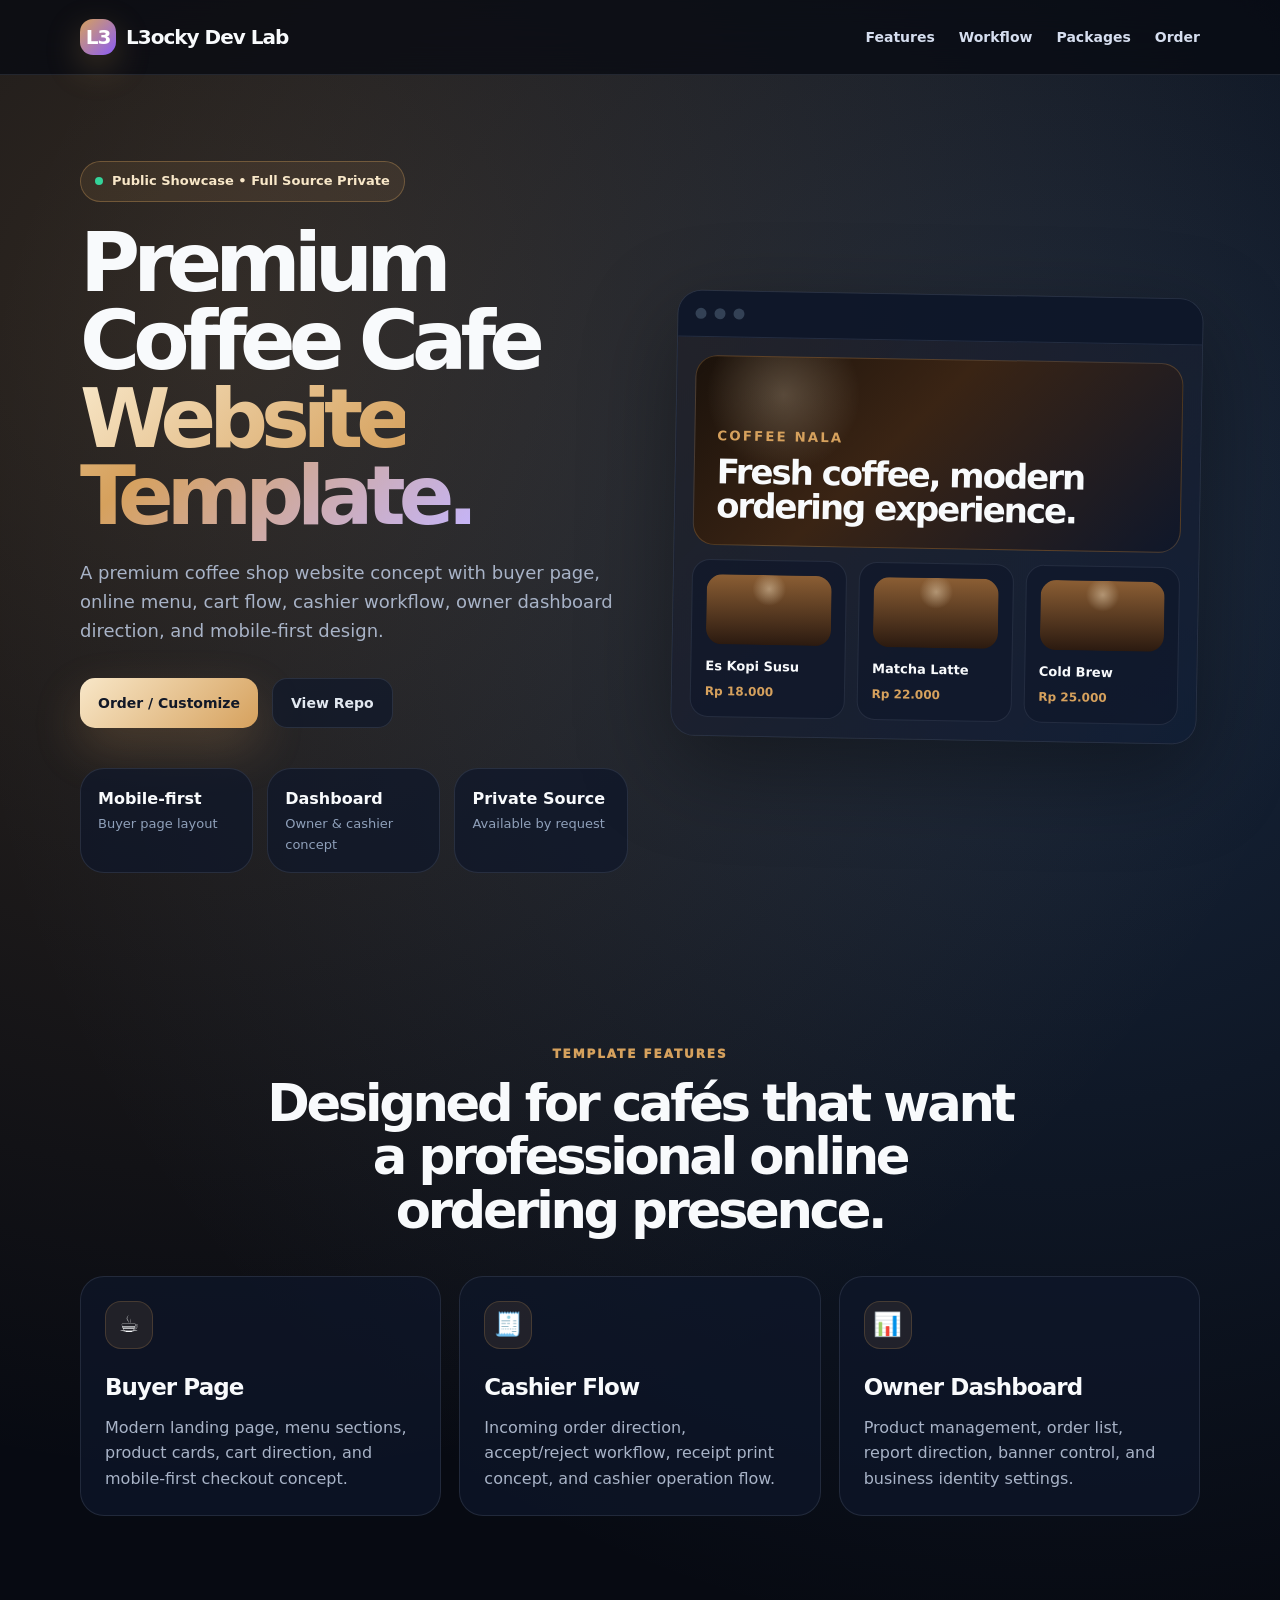
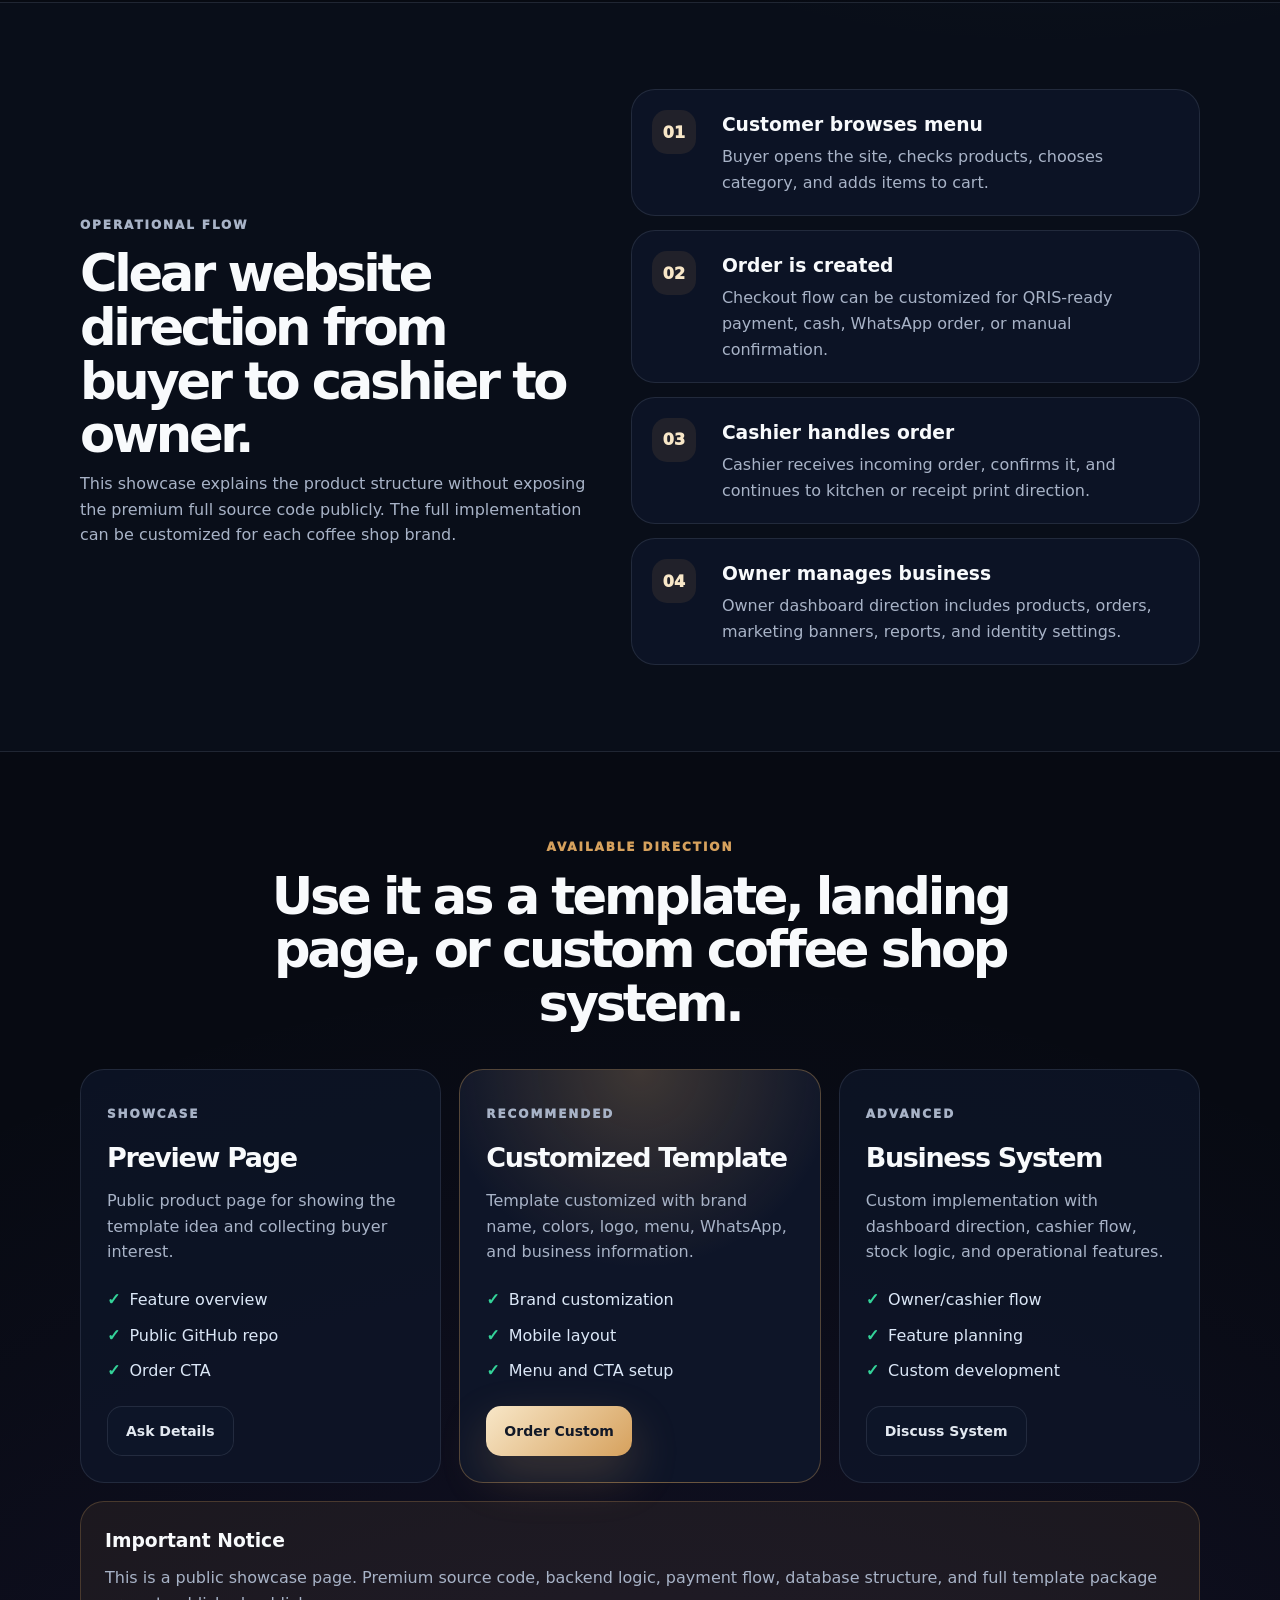
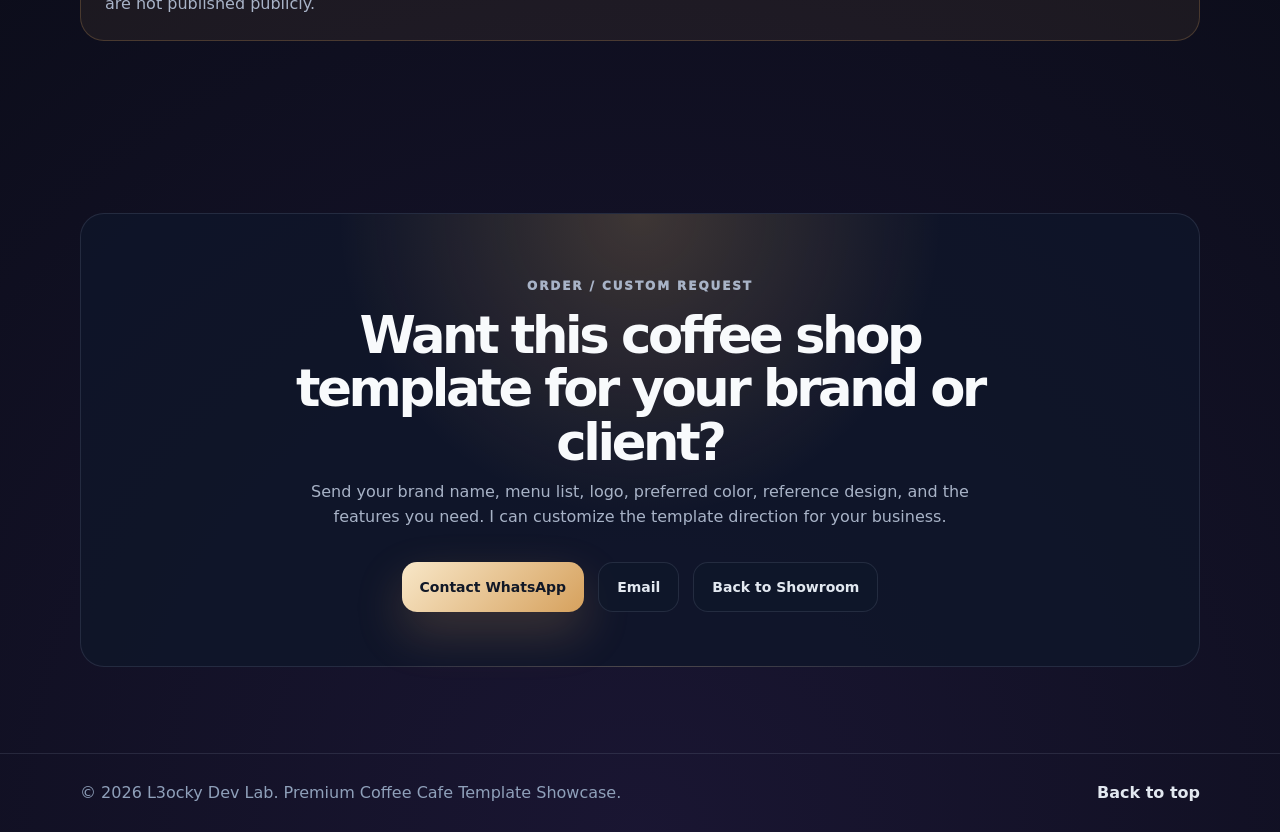
==== commit 5e26c582: "Restore coffee showcase and load language detection" ====
--- a/templates/coffee-cafe.html
+++ b/templates/coffee-cafe.html
@@ -1,2 +1,25 @@
-<!DOCTYPE html><html lang="en"><head>  <meta charset="UTF-8" />  <meta name="viewport" content="width=device-width, initial-scale=1.0" />  <title>Premium Coffee Cafe Template — L3ocky Dev Lab</title>  <meta name="description" content="Premium coffee shop website template showcase with buyer page, online menu, cashier flow, and owner dashboard concept." />  <meta name="theme-color" content="#070a12" />  <style>    *{box-sizing:border-box;margin:0;padding:0}:root{--bg:#070a12;--panel:rgba(15,23,42,.72);--panel2:rgba(15,23,42,.95);--line:rgba(148,163,184,.16);--text:#f8fafc;--muted:#a8b3c7;--coffee:#d6a15d;--cream:#f8e7c8;--green:#34d399;--violet:#8b5cf6;--shadow:0 30px 90px rgba(0,0,0,.38)}html{scroll-behavior:smooth}body{min-height:100vh;font-family:Inter,ui-sans-serif,system-ui,-apple-system,BlinkMacSystemFont,"Segoe UI",Arial,sans-serif;background:radial-gradient(circle at 18% 8%,rgba(214,161,93,.20),transparent 30%),radial-gradient(circle at 82% 14%,rgba(96,165,250,.18),transparent 30%),radial-gradient(circle at 50% 100%,rgba(139,92,246,.14),transparent 36%),var(--bg);color:var(--text);line-height:1.6;overflow-x:hidden}a{color:inherit;text-decoration:none}.container{width:min(1120px,calc(100% - 40px));margin:0 auto}.site-header{position:sticky;top:0;z-index:50;background:rgba(7,10,18,.76);backdrop-filter:blur(18px);border-bottom:1px solid var(--line)}.nav{min-height:74px;display:flex;align-items:center;justify-content:space-between;gap:22px}.logo{display:inline-flex;align-items:center;gap:10px;font-weight:900;letter-spacing:-.05em;font-size:20px}.logo-mark{display:grid;place-items:center;width:36px;height:36px;border-radius:13px;background:linear-gradient(135deg,var(--coffee),var(--violet));color:#fff;box-shadow:0 12px 35px rgba(214,161,93,.26)}.nav-links{display:flex;align-items:center;gap:24px;color:#d6deef;font-size:14px;font-weight:750}.nav-links a:hover{color:white}.section{padding:86px 0}.hero{min-height:calc(100vh - 74px);display:flex;align-items:center;padding:86px 0}.hero-grid{display:grid;grid-template-columns:1.02fr .98fr;gap:46px;align-items:center}.eyebrow{display:inline-flex;align-items:center;gap:9px;padding:9px 14px;border:1px solid rgba(214,161,93,.34);background:rgba(214,161,93,.10);color:var(--cream);border-radius:999px;font-size:13px;font-weight:850}.dot{width:8px;height:8px;border-radius:999px;background:var(--green);box-shadow:0 0 0 0 rgba(52,211,153,.42);animation:pulse 1.8s infinite}@keyframes pulse{0%{box-shadow:0 0 0 0 rgba(52,211,153,.42)}80%{box-shadow:0 0 0 12px rgba(52,211,153,0)  </style></head><body>  <header class="site-header"><div class="container nav"><a class="logo" href="../index.html"><span class="logo-mark">L3</span><span>L3ocky Dev Lab</span></a><nav class="nav-links" aria-label="Page navigation"><a href="#features">Features</a><a href="#workflow">Workflow</a><a href="#packages">Packages</a><a href="#contact">Order</a></nav></div></header>  <main>    <section class="hero"><div class="container hero-grid"><div><div class="eyebrow"><span class="dot"></span>Public Showcase • Full Source Private</div><h1>Premium Coffee Cafe <span>Website Template.</span></h1><p class="hero-text">A premium coffee shop website concept with buyer page, online menu, cart flow, cashier workflow, owner dashboard direction, and mobile-first design.</p><div class="actions"><a class="btn btn-primary" href="#contact">Order / Customize</a><a class="btn btn-secondary" href="https://github.com/l3ockydev/premium-coffee-cafe-template" target="_blank" rel="noreferrer">View Repo</a></div><div class="hero-stats"><div><strong>Mobile-first</strong><span>Buyer page layout</span></div><div><strong>Dashboard</strong><span>Owner & cashier concept</span></div><div><strong>Private Source</strong><span>Available by request</span></div></div></div><div class="preview-window" aria-label="Coffee website preview mockup"><div class="window-top"><span></span><span></span><span></span></div><div class="preview-body"><div class="mock-banner"><small>Coffee Nala</small><h2>Fresh coffee, modern ordering experience.</h2></div><div class="mock-products"><div class="mock-product"><div class="cup"></div><strong>Es Kopi Susu</strong><span>Rp 18.000</span></div><div class="mock-product"><div class="cup"></div><strong>Matcha Latte</strong><span>Rp 22.000</span></div><div class="mock-product"><div class="cup"></div><strong>Cold Brew</strong><span>Rp 25.000</span></div></div></div></div></div></section>    <section class="section" id="features"><div class="container"><div class="section-heading"><p>Template Features</p><h2>Designed for cafés that want a professional online ordering presence.</h2></div><div class="feature-grid"><article class="feature-card"><div class="icon">☕</div><h3>Buyer Page</h3><p>Modern landing page, menu sections, product cards, cart direction, and mobile-first checkout concept.</p></article><article class="feature-card"><div class="icon">🧾</div><h3>Cashier Flow</h3><p>Incoming order direction, accept/reject workflow, receipt print concept, and cashier operation flow.</p></article><article class="feature-card"><div class="icon">📊</div><h3>Owner Dashboard</h3><p>Product management, order list, report direction, banner control, and business identity settings.</p></article></div></div></section>    <section class="section muted" id="workflow"><div class="container split"><div class="split-copy"><p class="kicker">Operational Flow</p><h2>Clear website direction from buyer to cashier to owner.</h2><p>This showcase explains the product structure without exposing the premium full source code publicly. The full implementation can be customized for each coffee shop brand.</p></div><div class="flow-list"><div class="flow-card"><span>01</span><div><h3>Customer browses menu</h3><p>Buyer opens the site, checks products, chooses category, and adds items to cart.</p></div></div><div class="flow-card"><span>02</span><div><h3>Order is created</h3><p>Checkout flow can be customized for QRIS-ready payment, cash, WhatsApp order, or manual confirmation.</p></div></div><div class="flow-card"><span>03</span><div><h3>Cashier handles order</h3><p>Cashier receives incoming order, confirms it, and continues to kitchen or receipt print direction.</p></div></div><div class="flow-card"><span>04</span><div><h3>Owner manages business</h3><p>Owner dashboard direction includes products, orders, marketing banners, reports, and identity settings.</p></div></div></div></div></section>    <section class="section" id="packages"><div class="container"><div class="section-heading"><p>Available Direction</p><h2>Use it as a template, landing page, or custom coffee shop system.</h2></div><div class="pricing-grid"><article class="price-card"><p class="kicker">Showcase</p><h3>Preview Page</h3><p>Public product page for showing the template idea and collecting buyer interest.</p><ul><li>Feature overview</li><li>Public GitHub repo</li><li>Order CTA</li></ul><a class="btn btn-secondary" href="#contact">Ask Details</a></article><article class="price-card featured"><p class="kicker">Recommended</p><h3>Customized Template</h3><p>Template customized with brand name, colors, logo, menu, WhatsApp, and business information.</p><ul><li>Brand customization</li><li>Mobile layout</li><li>Menu and CTA setup</li></ul><a class="btn btn-primary" href="#contact">Order Custom</a></article><article class="price-card"><p class="kicker">Advanced</p><h3>Business System</h3><p>Custom implementation with dashboard direction, cashier flow, stock logic, and operational features.</p><ul><li>Owner/cashier flow</li><li>Feature planning</li><li>Custom development</li></ul><a class="btn btn-secondary" href="#contact">Discuss System</a></article></div><div class="notice"><h3>Important Notice</h3><p>This is a public showcase page. Premium source code, backend logic, payment flow, database structure, and full template package are not published publicly.</p></div></div></section>    <section class="section" id="contact"><div class="container contact-card"><p class="kicker">Order / Custom Request</p><h2>Want this coffee shop template for your brand or client?</h2><p>Send your brand name, menu list, logo, preferred color, reference design, and the features you need. I can customize the template direction for your business.</p><div class="actions"><a class="btn btn-primary" href="https://wa.me/6289528790607" target="_blank" rel="noreferrer">Contact WhatsApp</a><a class="btn btn-secondary" href="mailto:maxcellsurabaya@gmail.com">Email</a><a class="btn btn-secondary" href="../index.html">Back to Showroom</a></div></div></section>  </main>  <footer class="site-footer"><div class="container footer-grid"><p>© 2026 L3ocky Dev Lab. Premium Coffee Cafe Template Showcase.</p><a href="#">Back to top</a></div></footer>  <script src="../script.js"></script>
-</body></html>
+<!DOCTYPE html>
+<html lang="en">
+<head>
+  <meta charset="UTF-8" />
+  <meta name="viewport" content="width=device-width, initial-scale=1.0" />
+  <title>Premium Coffee Cafe Template — L3ocky Dev Lab</title>
+  <meta name="description" content="Premium coffee shop website template showcase with buyer page, online menu, cashier flow, and owner dashboard concept." />
+  <meta name="theme-color" content="#070a12" />
+  <style>
+    *{box-sizing:border-box;margin:0;padding:0}:root{--bg:#070a12;--panel:rgba(15,23,42,.72);--panel2:rgba(15,23,42,.95);--line:rgba(148,163,184,.16);--text:#f8fafc;--muted:#a8b3c7;--coffee:#d6a15d;--cream:#f8e7c8;--green:#34d399;--violet:#8b5cf6;--shadow:0 30px 90px rgba(0,0,0,.38)}html{scroll-behavior:smooth}body{min-height:100vh;font-family:Inter,ui-sans-serif,system-ui,-apple-system,BlinkMacSystemFont,"Segoe UI",Arial,sans-serif;background:radial-gradient(circle at 18% 8%,rgba(214,161,93,.20),transparent 30%),radial-gradient(circle at 82% 14%,rgba(96,165,250,.18),transparent 30%),radial-gradient(circle at 50% 100%,rgba(139,92,246,.14),transparent 36%),var(--bg);color:var(--text);line-height:1.6;overflow-x:hidden}a{color:inherit;text-decoration:none}.container{width:min(1120px,calc(100% - 40px));margin:0 auto}.site-header{position:sticky;top:0;z-index:50;background:rgba(7,10,18,.76);backdrop-filter:blur(18px);border-bottom:1px solid var(--line)}.nav{min-height:74px;display:flex;align-items:center;justify-content:space-between;gap:22px}.logo{display:inline-flex;align-items:center;gap:10px;font-weight:900;letter-spacing:-.05em;font-size:20px}.logo-mark{display:grid;place-items:center;width:36px;height:36px;border-radius:13px;background:linear-gradient(135deg,var(--coffee),var(--violet));color:#fff;box-shadow:0 12px 35px rgba(214,161,93,.26)}.nav-links{display:flex;align-items:center;gap:24px;color:#d6deef;font-size:14px;font-weight:750}.nav-links a:hover{color:white}.section{padding:86px 0}.hero{min-height:calc(100vh - 74px);display:flex;align-items:center;padding:86px 0}.hero-grid{display:grid;grid-template-columns:1.02fr .98fr;gap:46px;align-items:center}.eyebrow{display:inline-flex;align-items:center;gap:9px;padding:9px 14px;border:1px solid rgba(214,161,93,.34);background:rgba(214,161,93,.10);color:var(--cream);border-radius:999px;font-size:13px;font-weight:850}.dot{width:8px;height:8px;border-radius:999px;background:var(--green);box-shadow:0 0 0 0 rgba(52,211,153,.42);animation:pulse 1.8s infinite}@keyframes pulse{0%{box-shadow:0 0 0 0 rgba(52,211,153,.42)}80%{box-shadow:0 0 0 12px rgba(52,211,153,0)}100%{box-shadow:0 0 0 0 rgba(52,211,153,0)}}h1{margin-top:22px;font-size:clamp(44px,7vw,82px);line-height:.95;letter-spacing:-.085em}h1 span{color:transparent;background:linear-gradient(135deg,var(--cream),var(--coffee),#c4b5fd);-webkit-background-clip:text;background-clip:text}.hero-text{margin-top:24px;max-width:680px;color:var(--muted);font-size:18px}.actions{display:flex;flex-wrap:wrap;gap:14px;margin-top:32px}.btn{display:inline-flex;align-items:center;justify-content:center;min-height:50px;padding:13px 18px;border-radius:15px;font-size:14px;font-weight:900;transition:.24s ease}.btn:hover{transform:translateY(-2px)}.btn-primary{color:#111827;background:linear-gradient(135deg,var(--cream),var(--coffee));box-shadow:0 20px 48px rgba(214,161,93,.23)}.btn-secondary{color:#e2e8f0;border:1px solid var(--line);background:rgba(15,23,42,.7)}.hero-stats{display:grid;grid-template-columns:repeat(3,1fr);gap:14px;margin-top:40px}.hero-stats div,.preview-window,.feature-card,.flow-card,.price-card,.notice,.contact-card{border:1px solid var(--line);background:var(--panel);border-radius:24px}.hero-stats div{padding:17px}.hero-stats strong,.hero-stats span{display:block}.hero-stats span{margin-top:2px;color:#8fa0ba;font-size:13px}.preview-window{overflow:hidden;box-shadow:var(--shadow);transform:rotate(1deg)}.window-top{display:flex;gap:8px;padding:17px;border-bottom:1px solid var(--line);background:rgba(15,23,42,.92)}.window-top span{width:11px;height:11px;border-radius:999px;background:#334155}.preview-body{padding:18px;display:grid;gap:14px;background:linear-gradient(135deg,rgba(214,161,93,.10),rgba(96,165,250,.08)),rgba(2,6,23,.36)}.mock-banner{min-height:190px;display:flex;flex-direction:column;justify-content:flex-end;padding:22px;border-radius:22px;background:radial-gradient(circle at 18% 20%,rgba(248,231,200,.23),transparent 18%),linear-gradient(135deg,#1b120b,#3a2414 42%,#0f172a);border:1px solid rgba(214,161,93,.25)}.mock-banner small{color:var(--coffee);font-weight:900;letter-spacing:.16em;text-transform:uppercase}.mock-banner h2{margin-top:8px;max-width:420px;font-size:34px;line-height:1;letter-spacing:-.06em}.mock-products{display:grid;grid-template-columns:repeat(3,1fr);gap:12px}.mock-product{padding:14px;border:1px solid rgba(148,163,184,.14);background:rgba(15,23,42,.68);border-radius:18px}.cup{height:70px;border-radius:16px;background:radial-gradient(circle at 50% 20%,rgba(248,231,200,.45),transparent 20%),linear-gradient(180deg,#8b5e34,#2b1a10);margin-bottom:12px}.mock-product strong{display:block;font-size:13px}.mock-product span{color:var(--coffee);font-size:12px;font-weight:900}.section-heading{max-width:760px;text-align:center;margin:0 auto 38px}.section-heading p,.kicker{color:var(--coffee);font-size:12px;font-weight:950;letter-spacing:.16em;text-transform:uppercase}.section-heading h2,.split-copy h2,.contact-card h2{margin-top:12px;font-size:clamp(31px,4vw,54px);line-height:1.05;letter-spacing:-.065em}.feature-grid{display:grid;grid-template-columns:repeat(3,1fr);gap:18px}.feature-card{padding:24px}.feature-card .icon{width:48px;height:48px;display:grid;place-items:center;border-radius:16px;background:rgba(214,161,93,.10);border:1px solid rgba(214,161,93,.20);font-size:23px}.feature-card h3{margin-top:20px;font-size:23px;letter-spacing:-.04em}.feature-card p,.split-copy p,.price-card p,.notice p,.contact-card p{margin-top:9px;color:var(--muted)}.muted{background:rgba(15,23,42,.30);border-top:1px solid var(--line);border-bottom:1px solid var(--line)}.split{display:grid;grid-template-columns:.95fr 1.05fr;gap:36px;align-items:center}.flow-list{display:grid;gap:14px}.flow-card{display:grid;grid-template-columns:54px 1fr;gap:16px;padding:20px;align-items:start}.flow-card span{width:44px;height:44px;display:grid;place-items:center;border-radius:15px;background:rgba(214,161,93,.10);color:var(--cream);font-weight:950}.flow-card p{color:var(--muted);margin-top:4px}.pricing-grid{display:grid;grid-template-columns:repeat(3,1fr);gap:18px}.price-card{padding:26px}.price-card.featured{background:radial-gradient(circle at top,rgba(214,161,93,.24),transparent 44%),var(--panel2);border-color:rgba(214,161,93,.34)}.price-card h3{margin-top:12px;font-size:27px;letter-spacing:-.05em}.price-card ul{display:grid;gap:10px;list-style:none;margin:22px 0;color:#dbe7f7}.price-card li:before{content:"✓";color:var(--green);font-weight:950;margin-right:9px}.notice{padding:24px;margin-top:18px;background:rgba(214,161,93,.08);border-color:rgba(214,161,93,.24)}.contact-card{text-align:center;padding:54px 24px;background:radial-gradient(circle at top,rgba(214,161,93,.24),transparent 42%),rgba(15,23,42,.82)}.contact-card h2{max-width:760px;margin-left:auto;margin-right:auto}.contact-card p{max-width:690px;margin-left:auto;margin-right:auto}.contact-card .actions{justify-content:center}.site-footer{padding:26px 0;border-top:1px solid var(--line);color:#8fa0ba}.footer-grid{display:flex;justify-content:space-between;gap:20px}.footer-grid a{color:#e2e8f0;font-weight:800}@media(max-width:940px){.hero-grid,.split{grid-template-columns:1fr}.feature-grid,.pricing-grid{grid-template-columns:repeat(2,1fr)}.preview-window{transform:none}}@media(max-width:680px){.container{width:min(100% - 28px,1120px)}.nav{align-items:flex-start;flex-direction:column;padding:16px 0}.nav-links{flex-wrap:wrap;gap:14px}.section,.hero{padding:66px 0}h1{font-size:48px}.hero-text{font-size:16px}.hero-stats,.feature-grid,.pricing-grid,.mock-products{grid-template-columns:1fr}.flow-card{grid-template-columns:1fr}.footer-grid{flex-direction:column}}
+  </style>
+</head>
+<body>
+  <header class="site-header"><div class="container nav"><a class="logo" href="../index.html"><span class="logo-mark">L3</span><span>L3ocky Dev Lab</span></a><nav class="nav-links" aria-label="Page navigation"><a href="#features">Features</a><a href="#workflow">Workflow</a><a href="#packages">Packages</a><a href="#contact">Order</a></nav></div></header>
+  <main>
+    <section class="hero"><div class="container hero-grid"><div><div class="eyebrow"><span class="dot"></span>Public Showcase • Full Source Private</div><h1>Premium Coffee Cafe <span>Website Template.</span></h1><p class="hero-text">A premium coffee shop website concept with buyer page, online menu, cart flow, cashier workflow, owner dashboard direction, and mobile-first design.</p><div class="actions"><a class="btn btn-primary" href="#contact">Order / Customize</a><a class="btn btn-secondary" href="https://github.com/l3ockydev/premium-coffee-cafe-template" target="_blank" rel="noreferrer">View Repo</a></div><div class="hero-stats"><div><strong>Mobile-first</strong><span>Buyer page layout</span></div><div><strong>Dashboard</strong><span>Owner & cashier concept</span></div><div><strong>Private Source</strong><span>Available by request</span></div></div></div><div class="preview-window" aria-label="Coffee website preview mockup"><div class="window-top"><span></span><span></span><span></span></div><div class="preview-body"><div class="mock-banner"><small>Coffee Nala</small><h2>Fresh coffee, modern ordering experience.</h2></div><div class="mock-products"><div class="mock-product"><div class="cup"></div><strong>Es Kopi Susu</strong><span>Rp 18.000</span></div><div class="mock-product"><div class="cup"></div><strong>Matcha Latte</strong><span>Rp 22.000</span></div><div class="mock-product"><div class="cup"></div><strong>Cold Brew</strong><span>Rp 25.000</span></div></div></div></div></div></section>
+    <section class="section" id="features"><div class="container"><div class="section-heading"><p>Template Features</p><h2>Designed for cafés that want a professional online ordering presence.</h2></div><div class="feature-grid"><article class="feature-card"><div class="icon">☕</div><h3>Buyer Page</h3><p>Modern landing page, menu sections, product cards, cart direction, and mobile-first checkout concept.</p></article><article class="feature-card"><div class="icon">🧾</div><h3>Cashier Flow</h3><p>Incoming order direction, accept/reject workflow, receipt print concept, and cashier operation flow.</p></article><article class="feature-card"><div class="icon">📊</div><h3>Owner Dashboard</h3><p>Product management, order list, report direction, banner control, and business identity settings.</p></article></div></div></section>
+    <section class="section muted" id="workflow"><div class="container split"><div class="split-copy"><p class="kicker">Operational Flow</p><h2>Clear website direction from buyer to cashier to owner.</h2><p>This showcase explains the product structure without exposing the premium full source code publicly. The full implementation can be customized for each coffee shop brand.</p></div><div class="flow-list"><div class="flow-card"><span>01</span><div><h3>Customer browses menu</h3><p>Buyer opens the site, checks products, chooses category, and adds items to cart.</p></div></div><div class="flow-card"><span>02</span><div><h3>Order is created</h3><p>Checkout flow can be customized for QRIS-ready payment, cash, WhatsApp order, or manual confirmation.</p></div></div><div class="flow-card"><span>03</span><div><h3>Cashier handles order</h3><p>Cashier receives incoming order, confirms it, and continues to kitchen or receipt print direction.</p></div></div><div class="flow-card"><span>04</span><div><h3>Owner manages business</h3><p>Owner dashboard direction includes products, orders, marketing banners, reports, and identity settings.</p></div></div></div></div></section>
+    <section class="section" id="packages"><div class="container"><div class="section-heading"><p>Available Direction</p><h2>Use it as a template, landing page, or custom coffee shop system.</h2></div><div class="pricing-grid"><article class="price-card"><p class="kicker">Showcase</p><h3>Preview Page</h3><p>Public product page for showing the template idea and collecting buyer interest.</p><ul><li>Feature overview</li><li>Public GitHub repo</li><li>Order CTA</li></ul><a class="btn btn-secondary" href="#contact">Ask Details</a></article><article class="price-card featured"><p class="kicker">Recommended</p><h3>Customized Template</h3><p>Template customized with brand name, colors, logo, menu, WhatsApp, and business information.</p><ul><li>Brand customization</li><li>Mobile layout</li><li>Menu and CTA setup</li></ul><a class="btn btn-primary" href="#contact">Order Custom</a></article><article class="price-card"><p class="kicker">Advanced</p><h3>Business System</h3><p>Custom implementation with dashboard direction, cashier flow, stock logic, and operational features.</p><ul><li>Owner/cashier flow</li><li>Feature planning</li><li>Custom development</li></ul><a class="btn btn-secondary" href="#contact">Discuss System</a></article></div><div class="notice"><h3>Important Notice</h3><p>This is a public showcase page. Premium source code, backend logic, payment flow, database structure, and full template package are not published publicly.</p></div></div></section>
+    <section class="section" id="contact"><div class="container contact-card"><p class="kicker">Order / Custom Request</p><h2>Want this coffee shop template for your brand or client?</h2><p>Send your brand name, menu list, logo, preferred color, reference design, and the features you need. I can customize the template direction for your business.</p><div class="actions"><a class="btn btn-primary" href="https://wa.me/6289528790607" target="_blank" rel="noreferrer">Contact WhatsApp</a><a class="btn btn-secondary" href="mailto:maxcellsurabaya@gmail.com">Email</a><a class="btn btn-secondary" href="../index.html">Back to Showroom</a></div></div></section>
+  </main>
+  <footer class="site-footer"><div class="container footer-grid"><p>© 2026 L3ocky Dev Lab. Premium Coffee Cafe Template Showcase.</p><a href="#">Back to top</a></div></footer>
+  <script src="../script.js"></script>
+</body>
+</html>
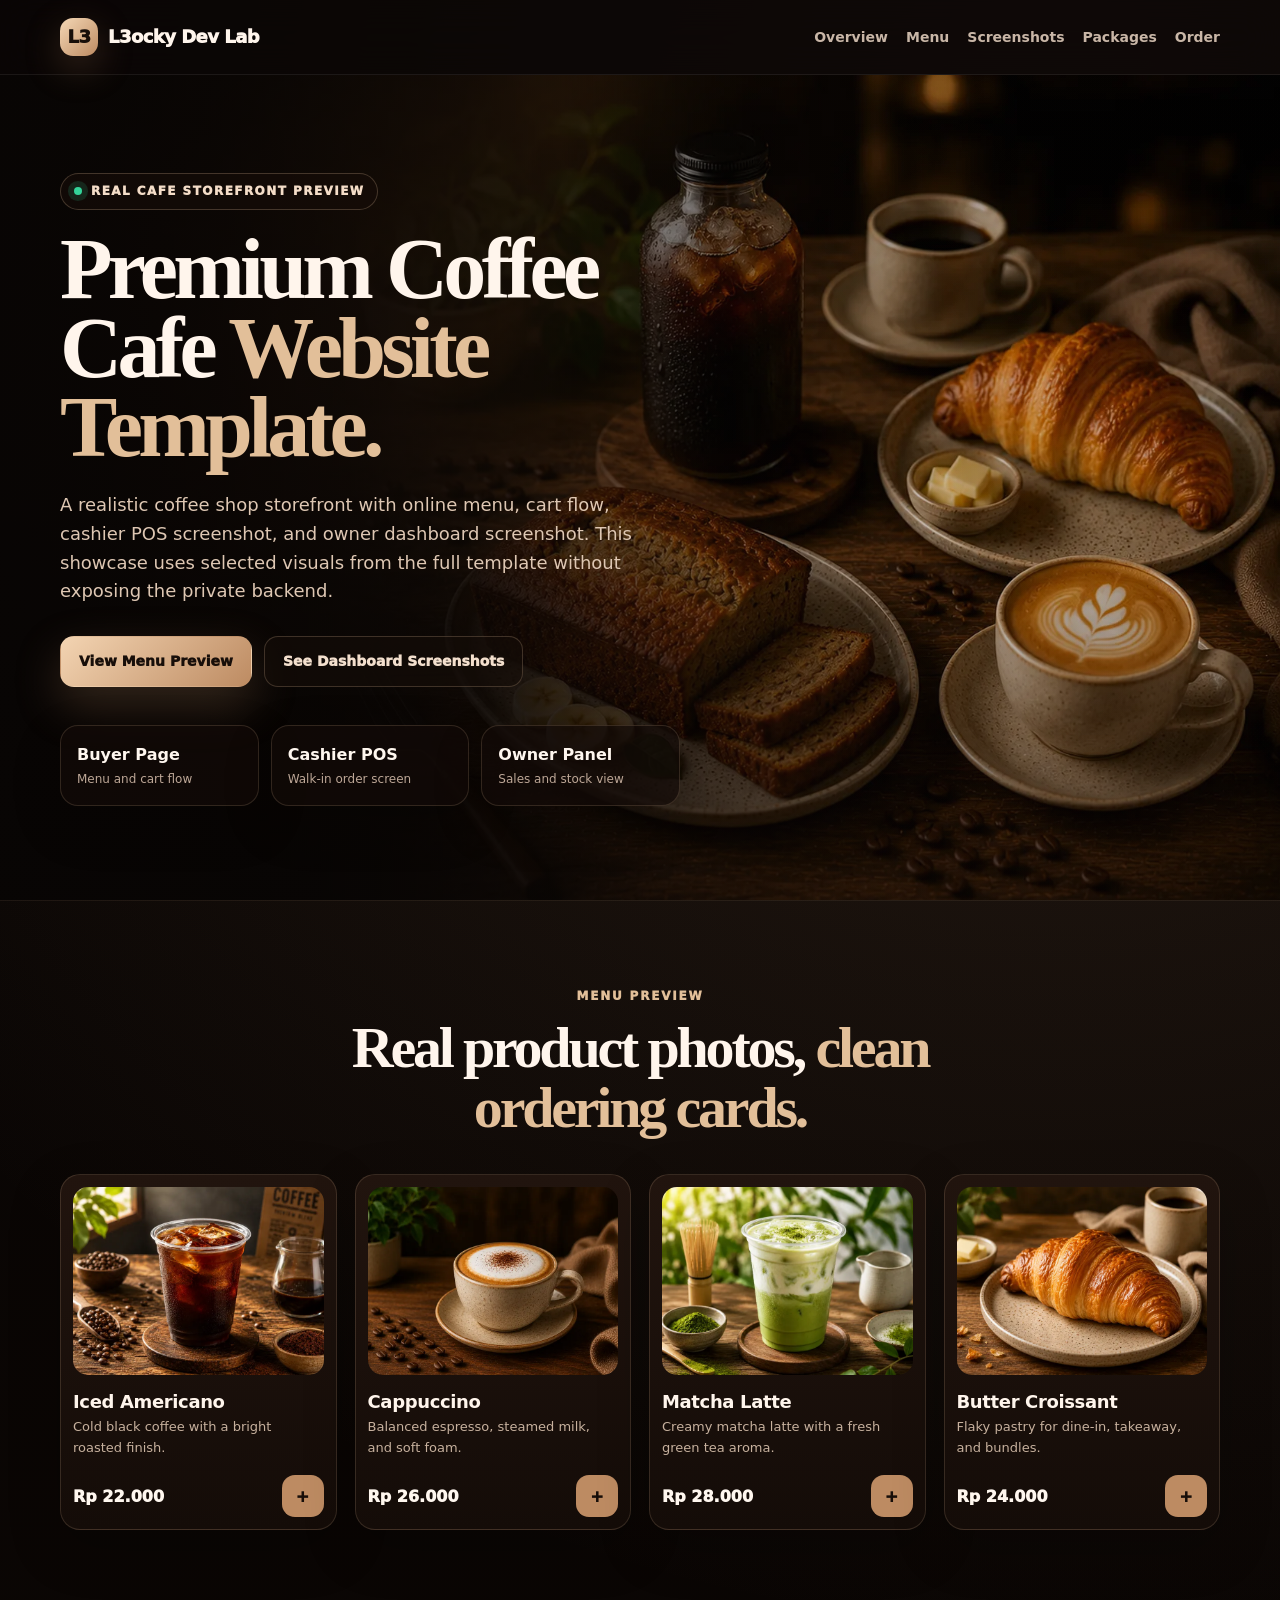
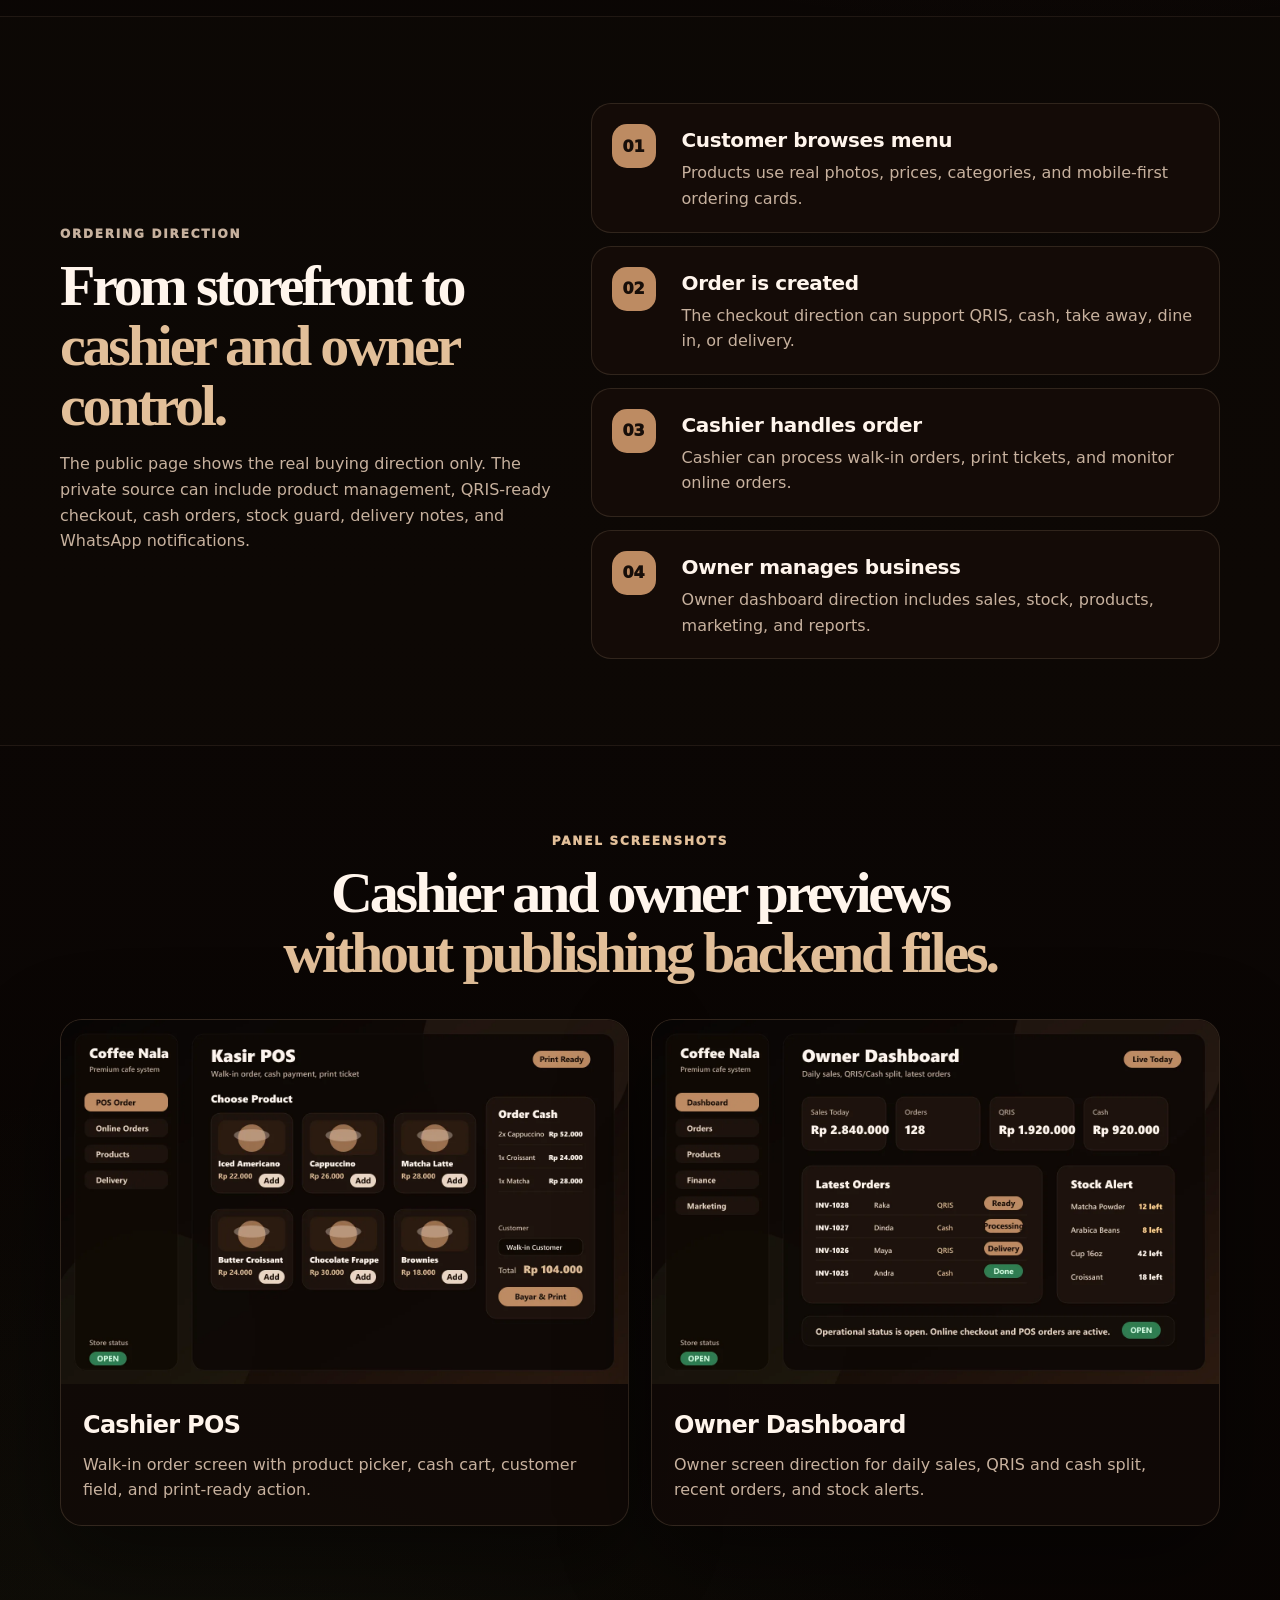
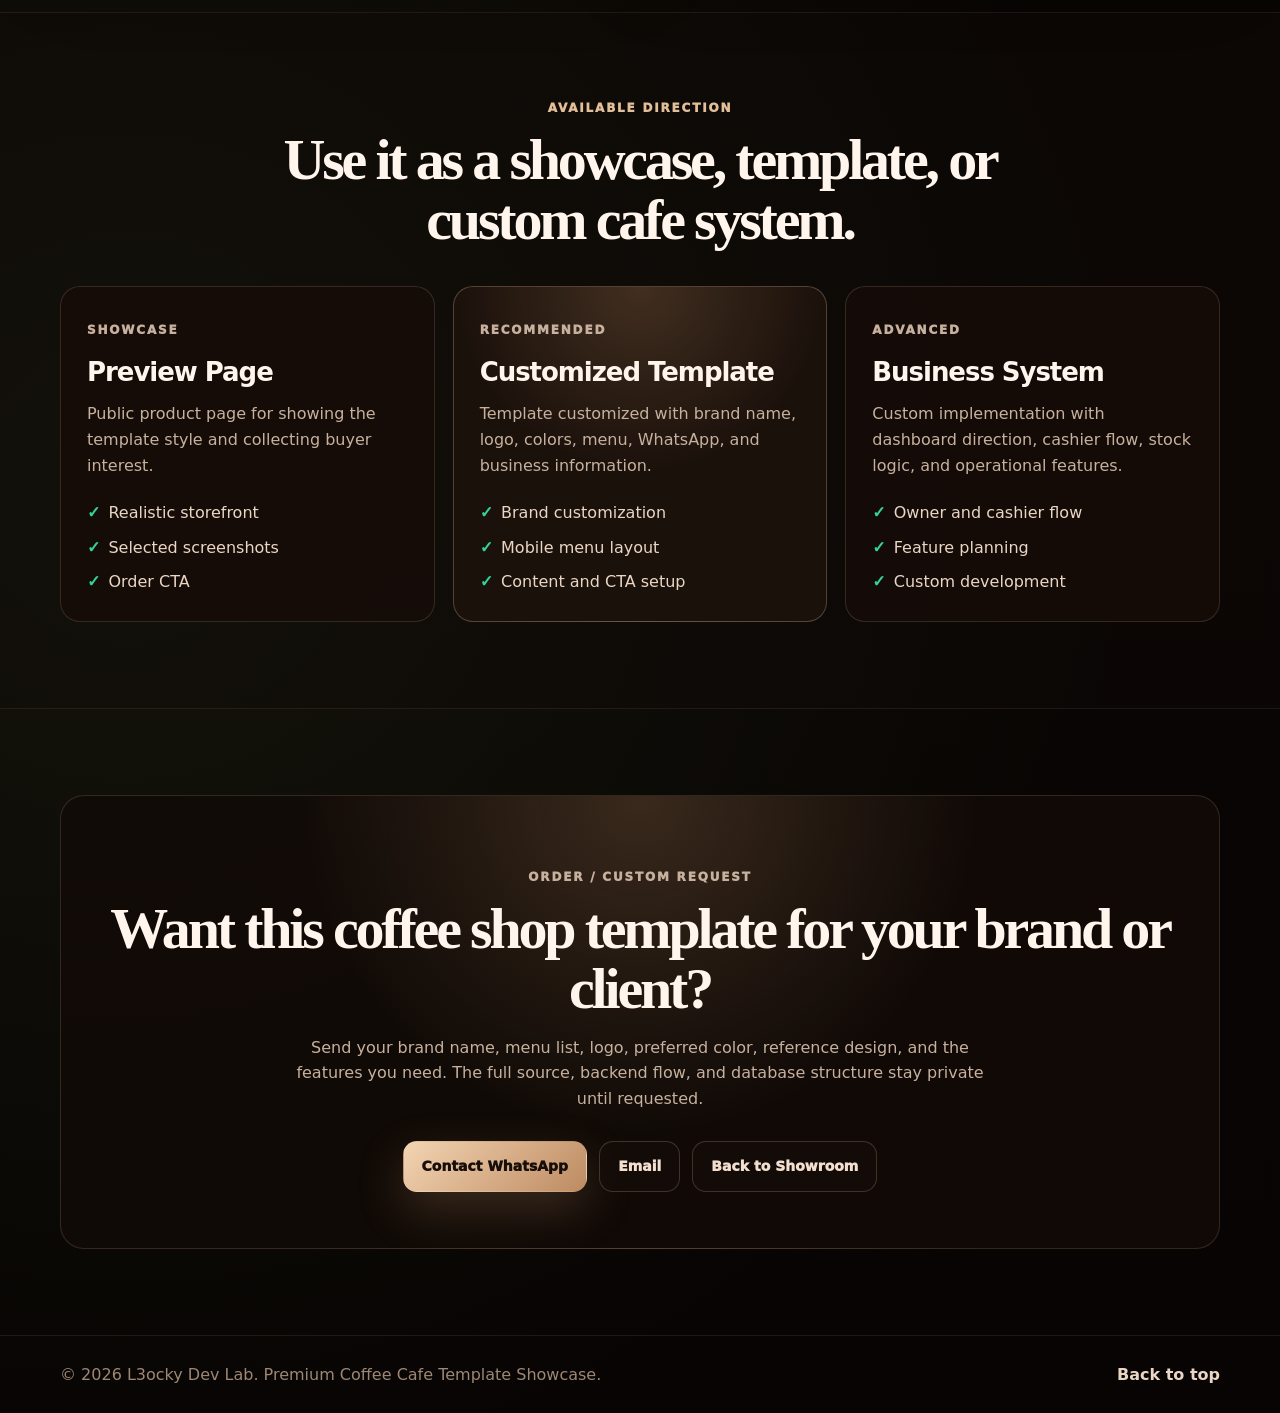
==== commit 06cf5fb5: "Update coffee showcase with realistic visuals" ====
--- a/templates/coffee-cafe.html
+++ b/templates/coffee-cafe.html
@@ -3,23 +3,386 @@
 <head>
   <meta charset="UTF-8" />
   <meta name="viewport" content="width=device-width, initial-scale=1.0" />
-  <title>Premium Coffee Cafe Template — L3ocky Dev Lab</title>
-  <meta name="description" content="Premium coffee shop website template showcase with buyer page, online menu, cashier flow, and owner dashboard concept." />
-  <meta name="theme-color" content="#070a12" />
+  <title>Premium Coffee Cafe Template - L3ocky Dev Lab</title>
+  <meta name="description" content="Realistic premium coffee shop website template showcase with online menu, cashier POS screenshot, and owner dashboard screenshot." />
+  <meta name="theme-color" content="#080504" />
   <style>
-    *{box-sizing:border-box;margin:0;padding:0}:root{--bg:#070a12;--panel:rgba(15,23,42,.72);--panel2:rgba(15,23,42,.95);--line:rgba(148,163,184,.16);--text:#f8fafc;--muted:#a8b3c7;--coffee:#d6a15d;--cream:#f8e7c8;--green:#34d399;--violet:#8b5cf6;--shadow:0 30px 90px rgba(0,0,0,.38)}html{scroll-behavior:smooth}body{min-height:100vh;font-family:Inter,ui-sans-serif,system-ui,-apple-system,BlinkMacSystemFont,"Segoe UI",Arial,sans-serif;background:radial-gradient(circle at 18% 8%,rgba(214,161,93,.20),transparent 30%),radial-gradient(circle at 82% 14%,rgba(96,165,250,.18),transparent 30%),radial-gradient(circle at 50% 100%,rgba(139,92,246,.14),transparent 36%),var(--bg);color:var(--text);line-height:1.6;overflow-x:hidden}a{color:inherit;text-decoration:none}.container{width:min(1120px,calc(100% - 40px));margin:0 auto}.site-header{position:sticky;top:0;z-index:50;background:rgba(7,10,18,.76);backdrop-filter:blur(18px);border-bottom:1px solid var(--line)}.nav{min-height:74px;display:flex;align-items:center;justify-content:space-between;gap:22px}.logo{display:inline-flex;align-items:center;gap:10px;font-weight:900;letter-spacing:-.05em;font-size:20px}.logo-mark{display:grid;place-items:center;width:36px;height:36px;border-radius:13px;background:linear-gradient(135deg,var(--coffee),var(--violet));color:#fff;box-shadow:0 12px 35px rgba(214,161,93,.26)}.nav-links{display:flex;align-items:center;gap:24px;color:#d6deef;font-size:14px;font-weight:750}.nav-links a:hover{color:white}.section{padding:86px 0}.hero{min-height:calc(100vh - 74px);display:flex;align-items:center;padding:86px 0}.hero-grid{display:grid;grid-template-columns:1.02fr .98fr;gap:46px;align-items:center}.eyebrow{display:inline-flex;align-items:center;gap:9px;padding:9px 14px;border:1px solid rgba(214,161,93,.34);background:rgba(214,161,93,.10);color:var(--cream);border-radius:999px;font-size:13px;font-weight:850}.dot{width:8px;height:8px;border-radius:999px;background:var(--green);box-shadow:0 0 0 0 rgba(52,211,153,.42);animation:pulse 1.8s infinite}@keyframes pulse{0%{box-shadow:0 0 0 0 rgba(52,211,153,.42)}80%{box-shadow:0 0 0 12px rgba(52,211,153,0)}100%{box-shadow:0 0 0 0 rgba(52,211,153,0)}}h1{margin-top:22px;font-size:clamp(44px,7vw,82px);line-height:.95;letter-spacing:-.085em}h1 span{color:transparent;background:linear-gradient(135deg,var(--cream),var(--coffee),#c4b5fd);-webkit-background-clip:text;background-clip:text}.hero-text{margin-top:24px;max-width:680px;color:var(--muted);font-size:18px}.actions{display:flex;flex-wrap:wrap;gap:14px;margin-top:32px}.btn{display:inline-flex;align-items:center;justify-content:center;min-height:50px;padding:13px 18px;border-radius:15px;font-size:14px;font-weight:900;transition:.24s ease}.btn:hover{transform:translateY(-2px)}.btn-primary{color:#111827;background:linear-gradient(135deg,var(--cream),var(--coffee));box-shadow:0 20px 48px rgba(214,161,93,.23)}.btn-secondary{color:#e2e8f0;border:1px solid var(--line);background:rgba(15,23,42,.7)}.hero-stats{display:grid;grid-template-columns:repeat(3,1fr);gap:14px;margin-top:40px}.hero-stats div,.preview-window,.feature-card,.flow-card,.price-card,.notice,.contact-card{border:1px solid var(--line);background:var(--panel);border-radius:24px}.hero-stats div{padding:17px}.hero-stats strong,.hero-stats span{display:block}.hero-stats span{margin-top:2px;color:#8fa0ba;font-size:13px}.preview-window{overflow:hidden;box-shadow:var(--shadow);transform:rotate(1deg)}.window-top{display:flex;gap:8px;padding:17px;border-bottom:1px solid var(--line);background:rgba(15,23,42,.92)}.window-top span{width:11px;height:11px;border-radius:999px;background:#334155}.preview-body{padding:18px;display:grid;gap:14px;background:linear-gradient(135deg,rgba(214,161,93,.10),rgba(96,165,250,.08)),rgba(2,6,23,.36)}.mock-banner{min-height:190px;display:flex;flex-direction:column;justify-content:flex-end;padding:22px;border-radius:22px;background:radial-gradient(circle at 18% 20%,rgba(248,231,200,.23),transparent 18%),linear-gradient(135deg,#1b120b,#3a2414 42%,#0f172a);border:1px solid rgba(214,161,93,.25)}.mock-banner small{color:var(--coffee);font-weight:900;letter-spacing:.16em;text-transform:uppercase}.mock-banner h2{margin-top:8px;max-width:420px;font-size:34px;line-height:1;letter-spacing:-.06em}.mock-products{display:grid;grid-template-columns:repeat(3,1fr);gap:12px}.mock-product{padding:14px;border:1px solid rgba(148,163,184,.14);background:rgba(15,23,42,.68);border-radius:18px}.cup{height:70px;border-radius:16px;background:radial-gradient(circle at 50% 20%,rgba(248,231,200,.45),transparent 20%),linear-gradient(180deg,#8b5e34,#2b1a10);margin-bottom:12px}.mock-product strong{display:block;font-size:13px}.mock-product span{color:var(--coffee);font-size:12px;font-weight:900}.section-heading{max-width:760px;text-align:center;margin:0 auto 38px}.section-heading p,.kicker{color:var(--coffee);font-size:12px;font-weight:950;letter-spacing:.16em;text-transform:uppercase}.section-heading h2,.split-copy h2,.contact-card h2{margin-top:12px;font-size:clamp(31px,4vw,54px);line-height:1.05;letter-spacing:-.065em}.feature-grid{display:grid;grid-template-columns:repeat(3,1fr);gap:18px}.feature-card{padding:24px}.feature-card .icon{width:48px;height:48px;display:grid;place-items:center;border-radius:16px;background:rgba(214,161,93,.10);border:1px solid rgba(214,161,93,.20);font-size:23px}.feature-card h3{margin-top:20px;font-size:23px;letter-spacing:-.04em}.feature-card p,.split-copy p,.price-card p,.notice p,.contact-card p{margin-top:9px;color:var(--muted)}.muted{background:rgba(15,23,42,.30);border-top:1px solid var(--line);border-bottom:1px solid var(--line)}.split{display:grid;grid-template-columns:.95fr 1.05fr;gap:36px;align-items:center}.flow-list{display:grid;gap:14px}.flow-card{display:grid;grid-template-columns:54px 1fr;gap:16px;padding:20px;align-items:start}.flow-card span{width:44px;height:44px;display:grid;place-items:center;border-radius:15px;background:rgba(214,161,93,.10);color:var(--cream);font-weight:950}.flow-card p{color:var(--muted);margin-top:4px}.pricing-grid{display:grid;grid-template-columns:repeat(3,1fr);gap:18px}.price-card{padding:26px}.price-card.featured{background:radial-gradient(circle at top,rgba(214,161,93,.24),transparent 44%),var(--panel2);border-color:rgba(214,161,93,.34)}.price-card h3{margin-top:12px;font-size:27px;letter-spacing:-.05em}.price-card ul{display:grid;gap:10px;list-style:none;margin:22px 0;color:#dbe7f7}.price-card li:before{content:"✓";color:var(--green);font-weight:950;margin-right:9px}.notice{padding:24px;margin-top:18px;background:rgba(214,161,93,.08);border-color:rgba(214,161,93,.24)}.contact-card{text-align:center;padding:54px 24px;background:radial-gradient(circle at top,rgba(214,161,93,.24),transparent 42%),rgba(15,23,42,.82)}.contact-card h2{max-width:760px;margin-left:auto;margin-right:auto}.contact-card p{max-width:690px;margin-left:auto;margin-right:auto}.contact-card .actions{justify-content:center}.site-footer{padding:26px 0;border-top:1px solid var(--line);color:#8fa0ba}.footer-grid{display:flex;justify-content:space-between;gap:20px}.footer-grid a{color:#e2e8f0;font-weight:800}@media(max-width:940px){.hero-grid,.split{grid-template-columns:1fr}.feature-grid,.pricing-grid{grid-template-columns:repeat(2,1fr)}.preview-window{transform:none}}@media(max-width:680px){.container{width:min(100% - 28px,1120px)}.nav{align-items:flex-start;flex-direction:column;padding:16px 0}.nav-links{flex-wrap:wrap;gap:14px}.section,.hero{padding:66px 0}h1{font-size:48px}.hero-text{font-size:16px}.hero-stats,.feature-grid,.pricing-grid,.mock-products{grid-template-columns:1fr}.flow-card{grid-template-columns:1fr}.footer-grid{flex-direction:column}}
+    * { box-sizing: border-box; margin: 0; padding: 0; }
+    :root {
+      --bg: #080504;
+      --surface: #120b08;
+      --panel: rgba(22, 13, 9, 0.82);
+      --panel-strong: rgba(29, 18, 12, 0.96);
+      --line: rgba(226, 191, 153, 0.18);
+      --text: #fff5ec;
+      --muted: #c7b19e;
+      --soft: #ead6c4;
+      --accent: #bd8b62;
+      --accent-strong: #e2bf99;
+      --leaf: #668545;
+      --green: #34d399;
+      --shadow: 0 28px 90px rgba(0, 0, 0, 0.45);
+    }
+    html { scroll-behavior: smooth; }
+    body {
+      min-height: 100vh;
+      font-family: Inter, ui-sans-serif, system-ui, -apple-system, BlinkMacSystemFont, "Segoe UI", Arial, sans-serif;
+      background:
+        radial-gradient(circle at 82% 4%, rgba(189, 139, 98, 0.18), transparent 32%),
+        radial-gradient(circle at 10% 80%, rgba(102, 133, 69, 0.12), transparent 26%),
+        linear-gradient(180deg, #080504 0%, #0b0604 48%, #070403 100%);
+      color: var(--text);
+      line-height: 1.6;
+      overflow-x: hidden;
+    }
+    a { color: inherit; text-decoration: none; }
+    img { display: block; max-width: 100%; }
+    button { font: inherit; }
+    .container { width: min(1160px, calc(100% - 40px)); margin: 0 auto; }
+    .site-header {
+      position: sticky;
+      top: 0;
+      z-index: 20;
+      background: rgba(8, 5, 4, 0.78);
+      backdrop-filter: blur(18px);
+      border-bottom: 1px solid rgba(255, 255, 255, 0.07);
+    }
+    .nav {
+      min-height: 74px;
+      display: flex;
+      align-items: center;
+      justify-content: space-between;
+      gap: 22px;
+    }
+    .logo {
+      display: inline-flex;
+      align-items: center;
+      gap: 10px;
+      font-size: 18px;
+      font-weight: 950;
+      letter-spacing: -0.03em;
+      white-space: nowrap;
+    }
+    .logo-mark {
+      width: 38px;
+      height: 38px;
+      display: grid;
+      place-items: center;
+      border-radius: 13px;
+      color: #170e09;
+      background: linear-gradient(135deg, #f4d7b5, var(--accent));
+      box-shadow: 0 12px 36px rgba(189, 139, 98, 0.26);
+    }
+    .nav-links { display: flex; align-items: center; gap: 18px; color: #e8d4c2; font-size: 14px; font-weight: 850; }
+    .nav-links a { opacity: 0.86; transition: 0.2s ease; }
+    .nav-links a:hover { opacity: 1; color: #fff; }
+    .hero {
+      position: relative;
+      min-height: calc(100vh - 74px);
+      display: flex;
+      align-items: center;
+      overflow: hidden;
+      border-bottom: 1px solid rgba(226, 191, 153, 0.08);
+    }
+    .hero-bg {
+      position: absolute;
+      inset: 0;
+      width: 100%;
+      height: 100%;
+      object-fit: cover;
+      object-position: center right;
+    }
+    .hero::before {
+      content: "";
+      position: absolute;
+      inset: 0;
+      background:
+        linear-gradient(90deg, rgba(8,5,4,0.96) 0%, rgba(8,5,4,0.72) 36%, rgba(8,5,4,0.18) 68%, rgba(8,5,4,0.04) 100%),
+        linear-gradient(180deg, rgba(8,5,4,0.14) 0%, rgba(8,5,4,0.08) 56%, rgba(8,5,4,0.46) 100%);
+      z-index: 1;
+    }
+    .hero-inner { position: relative; z-index: 2; padding: 82px 0 78px; }
+    .hero-content { max-width: 660px; }
+    .eyebrow, .status-pill {
+      display: inline-flex;
+      align-items: center;
+      gap: 9px;
+      min-height: 34px;
+      padding: 8px 13px;
+      border-radius: 999px;
+      border: 1px solid rgba(226, 191, 153, 0.24);
+      background: rgba(22, 13, 9, 0.64);
+      color: #f4ddc8;
+      font-size: 12px;
+      font-weight: 950;
+      text-transform: uppercase;
+      letter-spacing: 0.12em;
+    }
+    .dot { width: 8px; height: 8px; border-radius: 999px; background: var(--green); box-shadow: 0 0 0 6px rgba(52,211,153,0.14); }
+    h1, .section-heading h2, .split-copy h2, .contact-card h2 {
+      font-family: Georgia, "Times New Roman", serif;
+      color: var(--text);
+      letter-spacing: -0.055em;
+    }
+    h1 { margin-top: 20px; max-width: 720px; font-size: clamp(48px, 7vw, 86px); line-height: 0.92; }
+    h1 span, .section-heading h2 span, .split-copy h2 span { color: var(--accent-strong); }
+    .hero-text { max-width: 580px; margin-top: 24px; color: #dec7b3; font-size: 18px; }
+    .actions { display: flex; flex-wrap: wrap; gap: 12px; margin-top: 30px; }
+    .btn {
+      display: inline-flex;
+      align-items: center;
+      justify-content: center;
+      min-height: 50px;
+      padding: 13px 18px;
+      border-radius: 14px;
+      font-size: 14px;
+      font-weight: 950;
+      border: 1px solid transparent;
+      transition: 0.22s ease;
+    }
+    .btn-primary { background: linear-gradient(135deg, #f3d4b2, var(--accent)); color: #170e09; box-shadow: 0 18px 46px rgba(189,139,98,0.25); }
+    .btn-secondary { color: #f3dfcd; border-color: rgba(226,191,153,0.22); background: rgba(22,13,9,0.62); }
+    .btn:hover { transform: translateY(-2px); }
+    .trust-row { display: grid; grid-template-columns: repeat(3, minmax(0, 1fr)); gap: 12px; max-width: 620px; margin-top: 38px; }
+    .trust-item { min-height: 78px; padding: 16px; border-radius: 18px; border: 1px solid rgba(226,191,153,0.16); background: rgba(18, 11, 8, 0.72); box-shadow: 0 18px 50px rgba(0,0,0,0.18); }
+    .trust-item strong { display: block; font-size: 16px; color: #fff7ef; }
+    .trust-item span { display: block; margin-top: 3px; color: #bda797; font-size: 12px; }
+    .section { padding: 86px 0; }
+    .section.muted { border-top: 1px solid rgba(226,191,153,0.09); border-bottom: 1px solid rgba(226,191,153,0.09); background: rgba(18, 11, 8, 0.38); }
+    .section-heading { max-width: 760px; margin: 0 auto 36px; text-align: center; }
+    .section-heading p, .kicker { color: var(--accent-strong); font-size: 12px; font-weight: 950; letter-spacing: 0.15em; text-transform: uppercase; }
+    .section-heading h2, .split-copy h2, .contact-card h2 { margin-top: 12px; font-size: clamp(34px, 4.6vw, 58px); line-height: 1.03; }
+    .menu-grid { display: grid; grid-template-columns: repeat(4, minmax(0, 1fr)); gap: 18px; }
+    .product-card { display: flex; flex-direction: column; min-height: 100%; padding: 12px; border: 1px solid rgba(226,191,153,0.16); border-radius: 20px; background: linear-gradient(180deg, #21140e, #140c08); box-shadow: 0 18px 52px rgba(0,0,0,0.22); }
+    .product-card figure { aspect-ratio: 4 / 3; border-radius: 15px; overflow: hidden; background: #0d0806; }
+    .product-card figure img { width: 100%; height: 100%; object-fit: cover; }
+    .product-card h3 { margin-top: 16px; font-size: 18px; line-height: 1.22; letter-spacing: -0.02em; }
+    .product-card p { min-height: 42px; margin-top: 5px; color: var(--muted); font-size: 13px; }
+    .product-bottom { display: flex; align-items: center; justify-content: space-between; gap: 10px; margin-top: auto; padding-top: 16px; }
+    .price { color: #fff7ef; font-weight: 950; }
+    .cart-chip { width: 42px; height: 42px; display: grid; place-items: center; border: 0; border-radius: 13px; background: var(--accent); color: #170e09; font-weight: 950; }
+    .flow-grid { display: grid; grid-template-columns: 0.88fr 1.12fr; gap: 36px; align-items: center; }
+    .split-copy p { margin-top: 16px; color: var(--muted); }
+    .flow-list { display: grid; gap: 13px; }
+    .flow-item { display: grid; grid-template-columns: 54px 1fr; gap: 16px; padding: 20px; border-radius: 20px; border: 1px solid rgba(226,191,153,0.14); background: var(--panel); }
+    .flow-item span { width: 44px; height: 44px; display: grid; place-items: center; border-radius: 15px; color: #170e09; background: var(--accent); font-weight: 950; }
+    .flow-item h3 { font-size: 20px; letter-spacing: -0.02em; }
+    .flow-item p { margin-top: 4px; color: var(--muted); }
+    .screens-grid { display: grid; grid-template-columns: repeat(2, minmax(0, 1fr)); gap: 22px; }
+    .screen-card { border-radius: 22px; border: 1px solid rgba(226,191,153,0.16); background: rgba(18,11,8,0.72); overflow: hidden; box-shadow: var(--shadow); }
+    .screen-card img { width: 100%; aspect-ratio: 14 / 9; object-fit: cover; background: #100904; }
+    .screen-copy { padding: 22px; }
+    .screen-copy h3 { font-size: 24px; letter-spacing: -0.03em; }
+    .screen-copy p { margin-top: 7px; color: var(--muted); }
+    .package-grid { display: grid; grid-template-columns: repeat(3, minmax(0, 1fr)); gap: 18px; }
+    .package-card { padding: 26px; border-radius: 20px; border: 1px solid rgba(226,191,153,0.16); background: var(--panel); }
+    .package-card.featured { background: radial-gradient(circle at top, rgba(189,139,98,0.24), transparent 48%), var(--panel-strong); border-color: rgba(226,191,153,0.28); }
+    .package-card h3 { margin-top: 12px; font-size: 26px; letter-spacing: -0.04em; }
+    .package-card p { margin-top: 8px; color: var(--muted); }
+    .package-card ul { display: grid; gap: 9px; list-style: none; margin: 22px 0 0; color: #ead6c4; }
+    .package-card li::before { content: "✓"; color: var(--green); font-weight: 950; margin-right: 8px; }
+    .contact-card { position: relative; overflow: hidden; text-align: center; padding: 56px 26px; border-radius: 24px; border: 1px solid rgba(226,191,153,0.17); background: radial-gradient(circle at top, rgba(189,139,98,0.24), transparent 46%), rgba(18,11,8,0.86); }
+    .contact-card p { max-width: 700px; margin: 16px auto 0; color: var(--muted); }
+    .contact-card .actions { justify-content: center; }
+    .site-footer { padding: 26px 0; border-top: 1px solid rgba(226,191,153,0.1); color: #9d8775; }
+    .footer-grid { display: flex; justify-content: space-between; gap: 18px; }
+    .footer-grid a { color: #ead6c4; font-weight: 850; }
+    @media (max-width: 980px) {
+      .nav { align-items: flex-start; flex-direction: column; padding: 16px 0; }
+      .nav-links { width: 100%; overflow-x: auto; flex-wrap: nowrap; justify-content: flex-start; padding-bottom: 3px; }
+      .hero { min-height: auto; }
+      .hero-inner { padding: 420px 0 48px; }
+      .hero::before { background: linear-gradient(180deg, rgba(8,5,4,0.05) 0%, rgba(8,5,4,0.42) 42%, rgba(8,5,4,0.96) 100%); }
+      .trust-row, .menu-grid, .package-grid { grid-template-columns: repeat(2, minmax(0, 1fr)); }
+      .flow-grid, .screens-grid { grid-template-columns: 1fr; }
+    }
+    @media (max-width: 620px) {
+      .container { width: min(100% - 28px, 1160px); }
+      .hero-inner { padding-top: 340px; }
+      h1 { font-size: 42px; }
+      .hero-text { font-size: 15px; }
+      .trust-row { grid-template-columns: repeat(3, minmax(0, 1fr)); gap: 8px; }
+      .trust-item { min-height: 70px; padding: 11px 9px; border-radius: 15px; text-align: center; }
+      .trust-item strong { font-size: 12px; }
+      .trust-item span { font-size: 10px; }
+      .section { padding: 62px 0; }
+      .menu-grid { grid-template-columns: repeat(2, minmax(0, 1fr)); gap: 12px; }
+      .product-card { padding: 10px; border-radius: 16px; }
+      .product-card figure { aspect-ratio: 1 / 1; border-radius: 12px; }
+      .product-card h3 { min-height: 30px; margin-top: 10px; font-size: 13px; }
+      .product-card p { display: none; }
+      .price { font-size: 12px; }
+      .cart-chip { width: 34px; height: 34px; border-radius: 11px; font-size: 12px; }
+      .flow-item { grid-template-columns: 1fr; }
+      .package-grid { grid-template-columns: 1fr; }
+      .screen-copy { padding: 18px; }
+      .footer-grid { flex-direction: column; }
+    }
   </style>
 </head>
 <body>
-  <header class="site-header"><div class="container nav"><a class="logo" href="../index.html"><span class="logo-mark">L3</span><span>L3ocky Dev Lab</span></a><nav class="nav-links" aria-label="Page navigation"><a href="#features">Features</a><a href="#workflow">Workflow</a><a href="#packages">Packages</a><a href="#contact">Order</a></nav></div></header>
-  <main>
-    <section class="hero"><div class="container hero-grid"><div><div class="eyebrow"><span class="dot"></span>Public Showcase • Full Source Private</div><h1>Premium Coffee Cafe <span>Website Template.</span></h1><p class="hero-text">A premium coffee shop website concept with buyer page, online menu, cart flow, cashier workflow, owner dashboard direction, and mobile-first design.</p><div class="actions"><a class="btn btn-primary" href="#contact">Order / Customize</a><a class="btn btn-secondary" href="https://github.com/l3ockydev/premium-coffee-cafe-template" target="_blank" rel="noreferrer">View Repo</a></div><div class="hero-stats"><div><strong>Mobile-first</strong><span>Buyer page layout</span></div><div><strong>Dashboard</strong><span>Owner & cashier concept</span></div><div><strong>Private Source</strong><span>Available by request</span></div></div></div><div class="preview-window" aria-label="Coffee website preview mockup"><div class="window-top"><span></span><span></span><span></span></div><div class="preview-body"><div class="mock-banner"><small>Coffee Nala</small><h2>Fresh coffee, modern ordering experience.</h2></div><div class="mock-products"><div class="mock-product"><div class="cup"></div><strong>Es Kopi Susu</strong><span>Rp 18.000</span></div><div class="mock-product"><div class="cup"></div><strong>Matcha Latte</strong><span>Rp 22.000</span></div><div class="mock-product"><div class="cup"></div><strong>Cold Brew</strong><span>Rp 25.000</span></div></div></div></div></div></section>
-    <section class="section" id="features"><div class="container"><div class="section-heading"><p>Template Features</p><h2>Designed for cafés that want a professional online ordering presence.</h2></div><div class="feature-grid"><article class="feature-card"><div class="icon">☕</div><h3>Buyer Page</h3><p>Modern landing page, menu sections, product cards, cart direction, and mobile-first checkout concept.</p></article><article class="feature-card"><div class="icon">🧾</div><h3>Cashier Flow</h3><p>Incoming order direction, accept/reject workflow, receipt print concept, and cashier operation flow.</p></article><article class="feature-card"><div class="icon">📊</div><h3>Owner Dashboard</h3><p>Product management, order list, report direction, banner control, and business identity settings.</p></article></div></div></section>
-    <section class="section muted" id="workflow"><div class="container split"><div class="split-copy"><p class="kicker">Operational Flow</p><h2>Clear website direction from buyer to cashier to owner.</h2><p>This showcase explains the product structure without exposing the premium full source code publicly. The full implementation can be customized for each coffee shop brand.</p></div><div class="flow-list"><div class="flow-card"><span>01</span><div><h3>Customer browses menu</h3><p>Buyer opens the site, checks products, chooses category, and adds items to cart.</p></div></div><div class="flow-card"><span>02</span><div><h3>Order is created</h3><p>Checkout flow can be customized for QRIS-ready payment, cash, WhatsApp order, or manual confirmation.</p></div></div><div class="flow-card"><span>03</span><div><h3>Cashier handles order</h3><p>Cashier receives incoming order, confirms it, and continues to kitchen or receipt print direction.</p></div></div><div class="flow-card"><span>04</span><div><h3>Owner manages business</h3><p>Owner dashboard direction includes products, orders, marketing banners, reports, and identity settings.</p></div></div></div></div></section>
-    <section class="section" id="packages"><div class="container"><div class="section-heading"><p>Available Direction</p><h2>Use it as a template, landing page, or custom coffee shop system.</h2></div><div class="pricing-grid"><article class="price-card"><p class="kicker">Showcase</p><h3>Preview Page</h3><p>Public product page for showing the template idea and collecting buyer interest.</p><ul><li>Feature overview</li><li>Public GitHub repo</li><li>Order CTA</li></ul><a class="btn btn-secondary" href="#contact">Ask Details</a></article><article class="price-card featured"><p class="kicker">Recommended</p><h3>Customized Template</h3><p>Template customized with brand name, colors, logo, menu, WhatsApp, and business information.</p><ul><li>Brand customization</li><li>Mobile layout</li><li>Menu and CTA setup</li></ul><a class="btn btn-primary" href="#contact">Order Custom</a></article><article class="price-card"><p class="kicker">Advanced</p><h3>Business System</h3><p>Custom implementation with dashboard direction, cashier flow, stock logic, and operational features.</p><ul><li>Owner/cashier flow</li><li>Feature planning</li><li>Custom development</li></ul><a class="btn btn-secondary" href="#contact">Discuss System</a></article></div><div class="notice"><h3>Important Notice</h3><p>This is a public showcase page. Premium source code, backend logic, payment flow, database structure, and full template package are not published publicly.</p></div></div></section>
-    <section class="section" id="contact"><div class="container contact-card"><p class="kicker">Order / Custom Request</p><h2>Want this coffee shop template for your brand or client?</h2><p>Send your brand name, menu list, logo, preferred color, reference design, and the features you need. I can customize the template direction for your business.</p><div class="actions"><a class="btn btn-primary" href="https://wa.me/6289528790607" target="_blank" rel="noreferrer">Contact WhatsApp</a><a class="btn btn-secondary" href="mailto:maxcellsurabaya@gmail.com">Email</a><a class="btn btn-secondary" href="../index.html">Back to Showroom</a></div></div></section>
+  <header class="site-header">
+    <div class="container nav">
+      <a class="logo" href="../index.html" aria-label="Back to L3ocky Dev Lab">
+        <span class="logo-mark">L3</span>
+        <span>L3ocky Dev Lab</span>
+      </a>
+      <nav class="nav-links" aria-label="Page navigation">
+        <a href="#overview">Overview</a>
+        <a href="#menu">Menu</a>
+        <a href="#screenshots">Screenshots</a>
+        <a href="#packages">Packages</a>
+        <a href="#contact">Order</a>
+      </nav>
+    </div>
+  </header>
+
+  <main id="overview">
+    <section class="hero">
+      <img class="hero-bg" src="[data-uri]" alt="Coffee drinks and bakery products on a cafe table" />
+      <div class="container hero-inner">
+        <div class="hero-content">
+          <div class="eyebrow"><span class="dot"></span>Real cafe storefront preview</div>
+          <h1>Premium Coffee Cafe <span>Website Template.</span></h1>
+          <p class="hero-text">A realistic coffee shop storefront with online menu, cart flow, cashier POS screenshot, and owner dashboard screenshot. This showcase uses selected visuals from the full template without exposing the private backend.</p>
+          <div class="actions">
+            <a class="btn btn-primary" href="#menu">View Menu Preview</a>
+            <a class="btn btn-secondary" href="#screenshots">See Dashboard Screenshots</a>
+          </div>
+          <div class="trust-row" aria-label="Template highlights">
+            <div class="trust-item"><strong>Buyer Page</strong><span>Menu and cart flow</span></div>
+            <div class="trust-item"><strong>Cashier POS</strong><span>Walk-in order screen</span></div>
+            <div class="trust-item"><strong>Owner Panel</strong><span>Sales and stock view</span></div>
+          </div>
+        </div>
+      </div>
+    </section>
+
+    <section class="section" id="menu">
+      <div class="container">
+        <div class="section-heading">
+          <p>Menu Preview</p>
+          <h2>Real product photos, <span>clean ordering cards.</span></h2>
+        </div>
+        <div class="menu-grid">
+          <article class="product-card">
+            <figure><img src="[data-uri]" alt="Iced Americano" loading="lazy" /></figure>
+            <h3>Iced Americano</h3>
+            <p>Cold black coffee with a bright roasted finish.</p>
+            <div class="product-bottom"><span class="price">Rp 22.000</span><span class="cart-chip">+</span></div>
+          </article>
+          <article class="product-card">
+            <figure><img src="[data-uri]